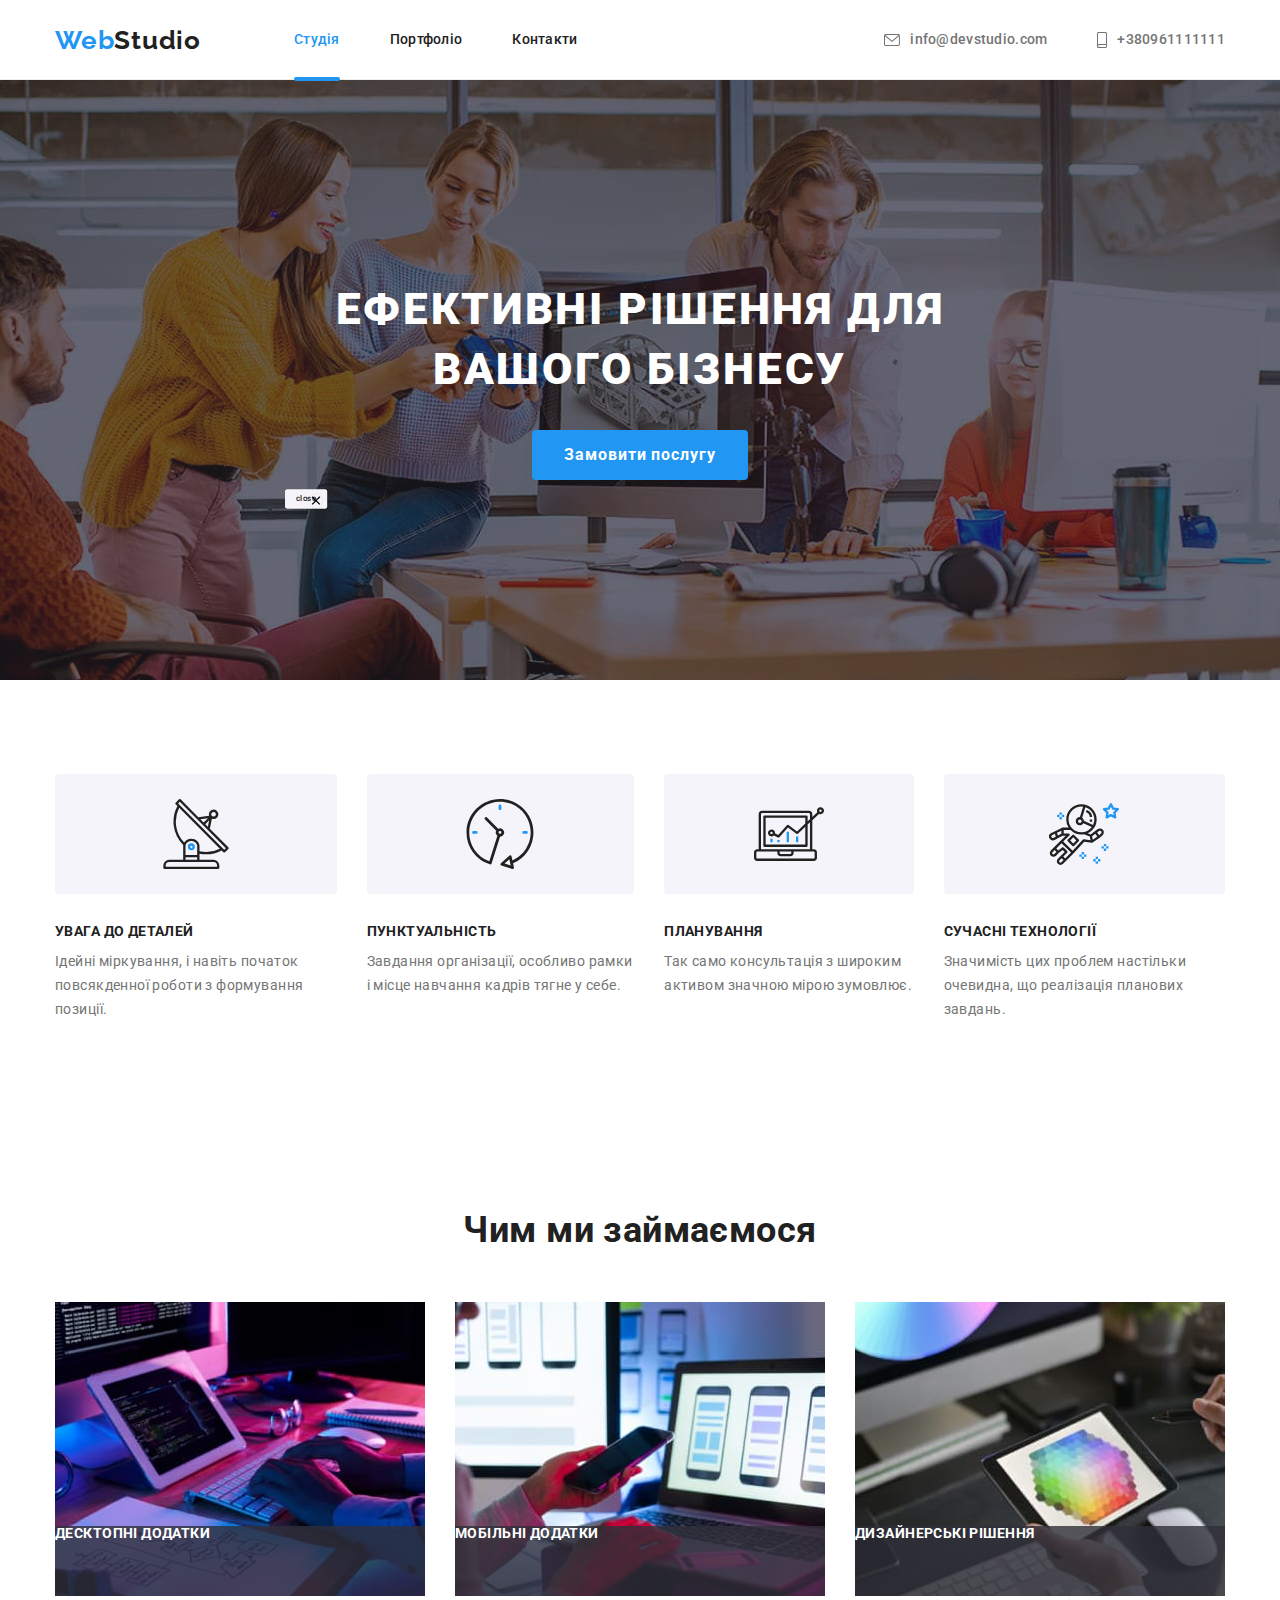
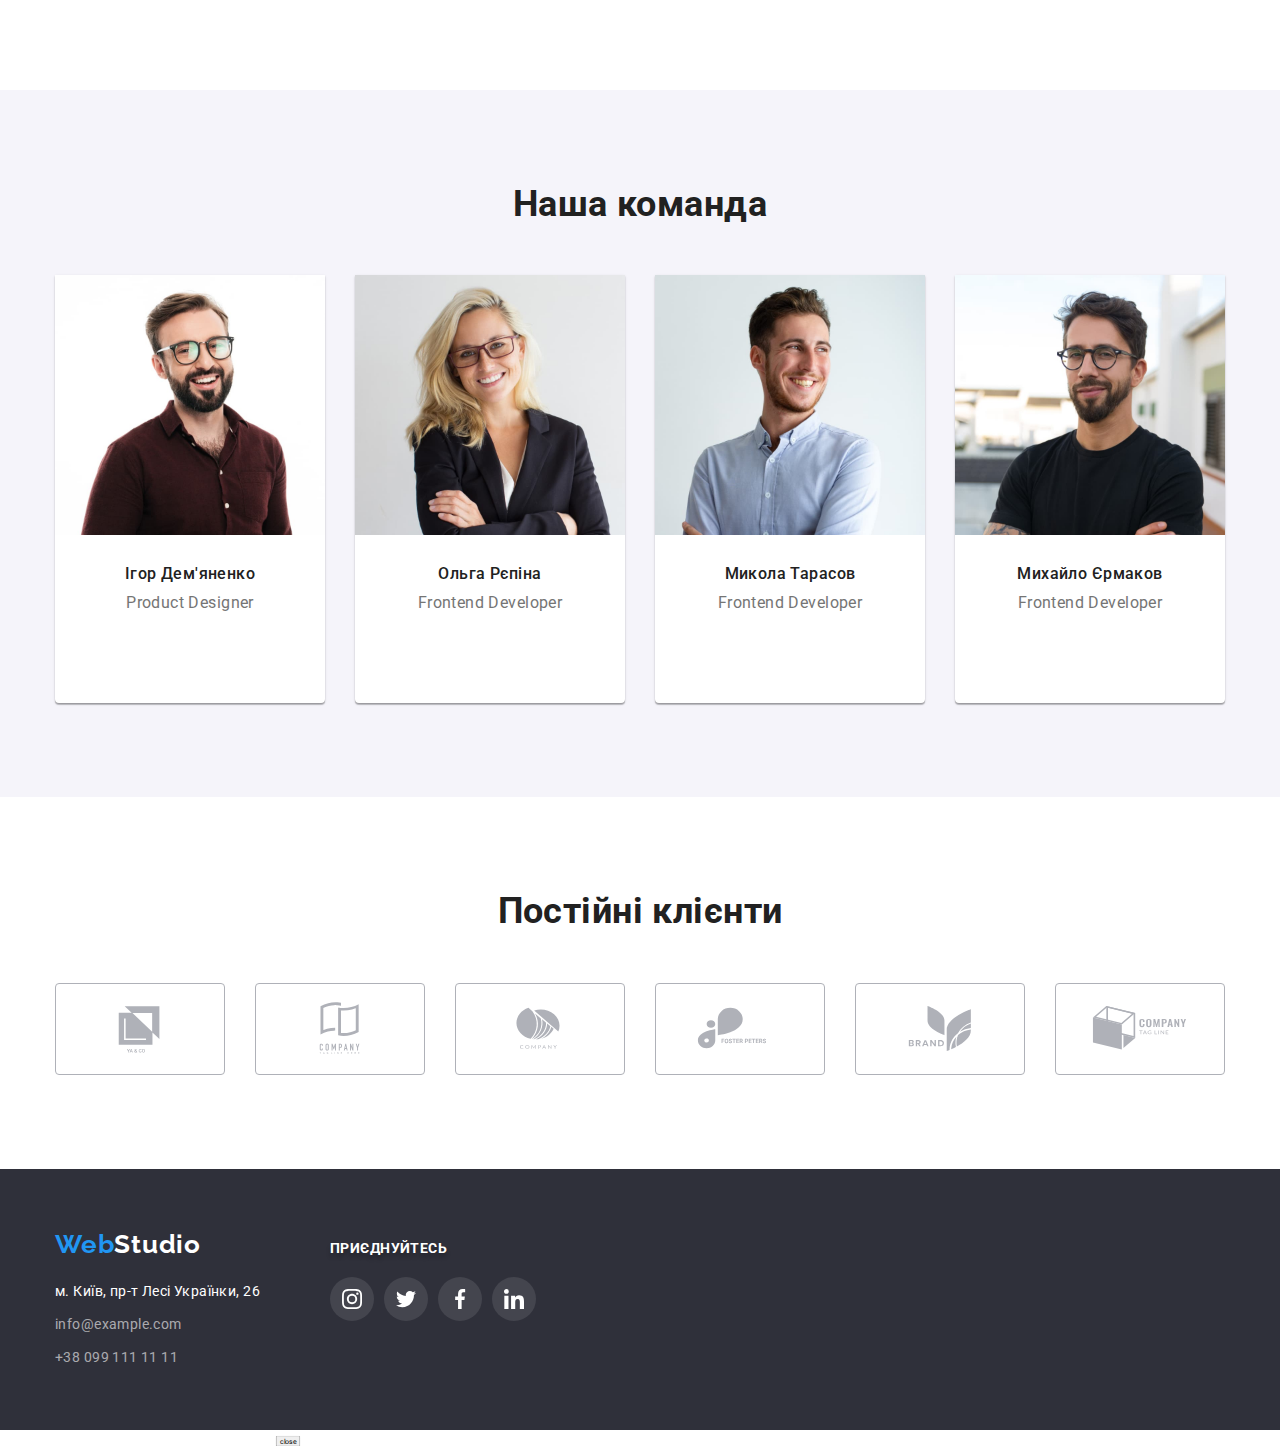
==== index.html @ 4857ad64 "Update index.html" ====
<!DOCTYPE html>
<html lang="uk">

<head>
  <meta charset="UTF-8" />
  <meta http-equiv="X-UA-Compatible" content="IE=edge" />
  <meta name="viewport" content="width=device-width, initial-scale=1.0" />
  <title>WebStudio</title>
  <link rel="stylesheet" href="https://cdn.jsdelivr.net/npm/modern-normalize@1.1.0/modern-normalize.min.css">
  <link rel="stylesheet" href="./css/styles.css" />
  <link rel="preconnect" href="https://fonts.googleapis.com" />
  <link rel="preconnect" href="https://fonts.gstatic.com" crossorigin />
  <link href="https://fonts.googleapis.com/css2?family=Raleway:wght@700&family=Roboto:wght@400;500;700;900&display=swap"
    rel="stylesheet" />
</head>

<body>
  <!-- header -->

  <header class="header-page">
    <div class="container header-container">
      <nav class="header-nav">
        <a class="link header-logo" href="./index.html"><span class="first-part">Web</span><span
            class="last-part">Studio</span></a>
        <ul class="header-nav-list list">
          <li class="header-item current">
            <a class="header-nav-link link" href="./index.html">Студія</a>
          </li>
          <li class="header-item">
            <a class="header-nav-link link" href="./portfolio.html">Портфолiо</a>
          </li>
          <li class="header-item">
            <a class="header-nav-link link" href="">Контакти</a>
          </li>
        </ul>
      </nav>
      <ul class="header-list list">
        <li class="header-item">
          <a class="header-link-mail link" href="mailto:info@devstudio.com">
            <svg class="icon-mail" width="16" height="12">
              <use href="./images/icons.svg#icon-email"></use>
            </svg>
            info@devstudio.com
          </a>
        </li>
        <li class="header-item">
          <a class="header-tel link" href="tel:+380961111111">
            <svg class="icon-phone" width="10" height="16">
              <use href="./images/icons.svg#icon-phone"></use>
            </svg>
            +380961111111
          </a>
        </li>
      </ul>
    </div>
  </header>

  <!-- main -->

  <main>
    <section class="hero-section section">
      <div class="container">
        <h1 class="hero-first-title">Ефективні рішення для вашого бізнесу</h1>
        <button type="button" class="hero-btn">Замовити послугу</button>
      </div>
        <div class="backdrop is-hidden" data-modal-open>
    <div class="modal">
      <button type="button" class="btn-main"  data-modal-close>close</button>
      <svg class="icon-close-black" width="16" height="16">
        <use href="./images/icons.svg#icon-close-black"></use>
      </svg>
      </button>
    </div>
  </div>


      </div>
    </section>

    <section class="section">
      <div class="container">
        <h2 class="visually-hidden">Переваги</h2>
        <ul class="benefits-list list">
          <li class="hero-item">
            <div class="icon-name">
              <svg class="benefit-icon" width="70" height="70">
                <use href="./images/icons.svg#icon-antenna">
                </use>
              </svg>
            </div>
            <h3 class="benefits-title">Увага до деталей</h3>
            <p class="benefits-pre-title">
              Ідейні міркування, і навіть початок повсякденної роботи з формування позиції.
            </p>
          </li>

          <li class="hero-item">
            <div class="icon-name">
              <svg class="benefit-icon" width="70" height="70">
                <use href="./images/icons.svg#icon-clock">
                </use>
              </svg>
            </div>
            <h3 class="benefits-title">Пунктуальність</h3>
            <p class="benefits-pre-title">
              Завдання організації, особливо рамки і місце навчання кадрів тягне у себе.
            </p>
          </li>

          <li class="hero-item">
            <div class="icon-name">
              <svg class="benefit-icon" width="70" height="70">
                <use href="./images/icons.svg#icon-diagram">
                </use>
              </svg>
            </div>
            <h3 class="benefits-title">Планування</h3>
            <p class="benefits-pre-title">
              Так само консультація з широким активом значною мірою зумовлює.
            </p>
          </li>

          <li class="hero-item">
            <div class="icon-name">
              <svg class="benefit-icon" width="70" height="70">
                <use href="./images/icons.svg#icon-astronaut">
                </use>
              </svg>
            </div>
            <h3 class="benefits-title">Сучасні технології</h3>
            <p class="benefits-pre-title">
              Значимість цих проблем настільки очевидна, що реалізація планових завдань.
            </p>
          </li>
        </ul>
      </div>
    </section>


    <!-- gallery -->


    <section class="section">
      <div class="container">
        <h2 class="gallery-title">Чим ми займаємося</h2>
        <ul class="gallery-list list">
          <li class="gallery-item">
            <div class="overlay-box">
              <img src="./images/photo1.jpg" alt="working process" width="370" height="294">
              <p class="overlay-text">Десктопні додатки</p>
            </div>
          </li>
          <li class="gallery-item">
            <div class="overlay-box">
              <img src="./images/photo2.jpg" alt="working process" width="370" height="294">
              <p class="overlay-text">Мобільні додатки</p>
            </div>
          </li>
          <li class="gallery-item">
            <div class="overlay-box">
              <img src="./images/photo3.jpg" alt="working process" width="370" height="294">
              <p class="overlay-text">Дизайнерські рішення</p>
            </div>
          </li>
        </ul>
      </div>
    </section>

    <!-- team -->

    <section class="section-team section">
      <div class="container our-team">
        <h2 class="about-our-team">Наша команда</h2>
        <ul class="list about-list">
          <li class="about-item">
            <img src=" ./images/img1.jpg" alt="Frontend Developer" width="270" height="260" />
            <div class="img-text">
              <h3 class="about-title">Ігор Дем'яненко</h3>
              <p lang="en" class="about-pre-title">Product Designer</p>
              <ul class="socials-list list">
                <li class="socials-item">
                  <a class="socials-link link" href="https://Instagram.com" target="_blank"
                    rel="nofollow noopener noreferrer" aria-label="Instagram">
                    <svg class="socials-icon" width="20" height="20">
                      <use href="./images/icons.svg#icon-instagram">
                      </use>
                    </svg>
                  </a>
                </li>
                <li class="socials-item">
                  <a class="socials-link link" href="https://Twitter.com" target="_blank"
                    rel="nofollow noopener noreferrer" aria-label="Twitter icon">
                    <svg class="socials-icon" width="20" height="20">
                      <use href="./images/icons.svg#icon-twitter">
                      </use>
                    </svg>
                  </a>
                </li>
                <li class="socials-item">
                  <a class="socials-link link" href="https://Facebook.com" target="_blank"
                    rel="nofollow noopener noreferrer" aria-label="Facebook icon">
                    <svg class="socials-icon" width="20" height="20">
                      <use href="./images/icons.svg#icon-facebook">
                      </use>
                    </svg>
                  </a>
                </li>
                <li class="socials-item">
                  <a class="socials-link link" href="https://Linkedin.com" target="_blank"
                    rel="nofollow noopener noreferrer" aria-label="Linkedin icon">
                    <svg class="socials-icon" width="20" height="20">
                      <use href="./images/icons.svg#icon-linkedin">
                      </use>
                    </svg>
                  </a>
                </li>
              </ul>
            </div>


          <li class="about-item list">
            <img src="./images/img2.jpg" alt="Frontend Developer" width="270" height="260" />
            <div class="img-text">
              <h3 class="about-title">Ольга Рєпіна</h3>
              <p lang="en" class="about-pre-title">Frontend Developer</p>
              <ul class="socials-list list">
                <li class="socials-item">
                  <a href="https://Instagram.com" class="socials-link link" target="_blank"
                    rel="nofollow noopener noreferrer" aria-label="Instagram icon">
                    <svg class="socials-icon" width="20" height="20">
                      <use href="./images/icons.svg#icon-instagram">
                      </use>
                    </svg>
                  </a>
                </li>
                <li class="socials-item">
                  <a href="https://Twitter.com" class="socials-link link" target="_blank"
                    rel="nofollow noopener noreferrer" aria-label="Twitter icon">
                    <svg class="socials-icon" width="20" height="20">
                      <use href="./images/icons.svg#icon-twitter">
                      </use>
                    </svg>
                  </a>
                </li>
                <li class="socials-item">
                  <a href="https://Facebook.com" class="socials-link link" target="_blank"
                    rel="nofollow noopener noreferrer" aria-label="Facebook icon">
                    <svg class="socials-icon" width="20" height="20">
                      <use href="./images/icons.svg#icon-facebook">
                      </use>
                    </svg>
                  </a>
                </li>
                <li class="socials-item">
                  <a href="https://linkedin.com" class="socials-link" target="_blank" rel="nofollow noopener noreferrer"
                    aria-label="Linkedin icon">
                    <svg class="socials-icon" width="20" height="20">
                      <use href="./images/icons.svg#icon-linkedin">
                      </use>
                    </svg>
                  </a>
                </li>
              </ul>
            </div>


          <li class="about-item list">
            <img src="./images/img3.jpg" alt="Frontend Developer" width="270" height="260" />
            <div class="img-text">
              <h3 class="about-title">Микола Тарасов</h3>
              <p lang="en" class="about-pre-title">Frontend Developer</p>
              <ul class="socials-list list">
                <li class="socials-item">
                  <a href="https://Instagram.com" class="socials-link link" target="_blank"
                    rel="nofollow noopener noreferrer" aria-label="Instagram icon">
                    <svg class="socials-icon" width="20" height="20">
                      <use href="./images/icons.svg#icon-instagram">
                      </use>
                    </svg>
                  </a>
                </li>
                <li class="socials-item">
                  <a href="https://Twitter.com" class="socials-link link" target="_blank"
                    rel="nofollow noopener noreferrer" aria-label="Twitter icon">
                    <svg class="socials-icon" width="20" height="20">
                      <use href="./images/icons.svg#icon-twitter">
                      </use>
                    </svg>
                  </a>
                </li>
                <li class="socials-item">
                  <a href="https://Facebook.com" class="socials-link link" target="_blank"
                    rel="nofollow noopener noreferrer" aria-label="Facebook icon">
                    <svg class="socials-icon" width="20" height="20">
                      <use href="./images/icons.svg#icon-facebook">
                      </use>
                    </svg>
                  </a>
                </li>
                <li class="socials-item">
                  <a href="https://linkedin.com" class="socials-link" target="_blank" rel="nofollow noopener noreferrer"
                    aria-label=" icon">
                    <svg class="socials-icon" width="20" height="20">
                      <use href="./images/icons.svg#icon-linkedin">
                      </use>
                    </svg>
                  </a>
                </li>
              </ul>
            </div>


          <li class="about-item list">
            <img src="./images/img4.jpg" alt="Frontend Developer" width="270" height="260" />
            <div class="img-text">
              <h3 class="about-title">Михайло Єрмаков</h3>
              <p lang="en" class="about-pre-title">Frontend Developer</p>
              <ul class="socials-list list">
                <li class="socials-item">
                  <a href="https://Instagram.com" class="socials-link link" target="_blank"
                    rel="nofollow noopener noreferrer" aria-label="Instagram icon">
                    <svg class="socials-icon" width="20" height="20">
                      <use href="./images/icons.svg#icon-instagram">
                      </use>
                    </svg>
                  </a>
                </li>
                <li class="socials-item">
                  <a href="https://Twitter.com" class="socials-link link" target="_blank"
                    rel="nofollow noopener noreferrer" aria-label="Twitter icon">
                    <svg class="socials-icon" width="20" height="20">
                      <use href="./images/icons.svg#icon-twitter">
                      </use>
                    </svg>
                  </a>
                </li>
                <li class="socials-item">
                  <a href="https://Facebook.com" class="socials-link link" target="_blank"
                    rel="nofollow noopener noreferrer" aria-label="Facebook icon">
                    <svg class="socials-icon" width="20" height="20">
                      <use href="./images/icons.svg#icon-facebook">
                      </use>
                    </svg>
                  </a>
                </li>
                <li class="socials-item">
                  <a href="https://Linkedin.com" class="socials-link link" target="_blank"
                    rel="nofollow noopener noreferrer" aria-label="icon-Linkedin">
                    <svg class="socials-icon" width="20" height="20">
                      <use href="./images/icons.svg#icon-linkedin">
                      </use>
                    </svg>
                  </a>
                </li>
              </ul>
            </div>
    </section>

    <!-- постійні клієнти -->

    <section class="section">
      <div class="container">
        <h2 class="clients-title">Постійні клієнти</h2>
        <ul class="clients-list list">
          <li class="clients-item link">
            <a class="clients-link" href="#">
              <svg class="clients-icon" width="106" height="60">
                <use href="./images/icons.svg#icon-Logo-1">
                </use>
              </svg>
            </a>
          </li>
          <li class="clients-item link">
            <a class="clients-link" href="#">
              <svg class="clients-icon" width="106" height="60">
                <use href="./images/icons.svg#icon-Logo-2">
                </use>
              </svg>
            </a>
          </li>
          <li class="clients-item link">
            <a class="clients-link" href="#">
              <svg class="clients-icon" width="106" height="60">
                <use href="./images/icons.svg#icon-Logo-3">
                </use>
              </svg>
            </a>
          </li>
          <li class="clients-item link">
            <a class="clients-link" href="#">
              <svg class="clients-icon" width="106" height="60">
                <use href="./images/icons.svg#icon-Logo-4">
                </use>
              </svg>
            </a>
          </li>
          <li class="clients-item link">
            <a class="clients-link" href="#">
              <svg class="clients-icon" width="106" height="60">
                <use href="./images/icons.svg#icon-Logo-5">
                </use>
              </svg>
            </a>
          </li>
          <li class="clients-item link">
            <a class="clients-link" href="#">
              <svg class="clients-icon" width="106" height="60">
                <use href="./images/icons.svg#icon-Logo-6">
                </use>
              </svg>
            </a>
          </li>
        </ul>
      </div>
    </section>
  </main>


  <!-- footer -->
  <section>
    <footer class="footer">
      <div class="footer-container container">
        <div class="address">
          <a class="footer-logo link" href="./index.html"><span class="first-part">Web</span><span
              class="second-part">Studio</span></a>
          <address class="footer-address">
            <ul class="list footer-list">
              <li class="footer-item">
                <a class="footer-link-map link" href="https://goo.gl/maps/BN2P9NeAtjH4bp3VA" target="_blank"
                  rel="noopener noreferrer nofollow">
                  м. Київ, пр-т Лесі Українки, 26</a>
              </li>
              <li class="footer-item link"><a class="footer-link link"
                  href="mailto:info@example.com">info@example.com</a>
              </li>
              <li class="footer-item link"><a class="footer-link link" href="tel:+380991111111">+38 099 111 11 11</a>
              </li>
            </ul>
          </address>
        </div>




        <div class="container-icon">
          <p class="text-footer">ПРИЄДНУЙТЕСЬ</p>
          <ul class="socials-list-list list">
            <li class="socials-item">
              <a class="socials-link link" href="https://Instagram.com" target="_blank"
                rel="nofollow noopener noreferrer" aria-label="Instagram icon">
                <svg class="socials-icon" width="20" height="20">
                  <use href="./images/icons.svg#icon-instagram">
                  </use>
                </svg>
              </a>
            </li>
            <li class="socials-item">
              <a class="socials-link link" href="https://Twitter.com" target="_blank" rel="nofollow noopener noreferrer"
                aria-label="Twitter icon">
                <svg class="socials-icon" width="20" height="20">
                  <use href="./images/icons.svg#icon-twitter">
                  </use>
                </svg>
              </a>
            </li>
            <li class="socials-item">
              <a class="socials-link link" href="https://Facebook.com" target="_blank"
                rel="nofollow noopener noreferrer" aria-label="facebook icon">
                <svg class="socials-icon" width="20" height="20">
                  <use href="./images/icons.svg#icon-facebook">
                  </use>
                </svg>
              </a>
            </li>
            <li class="socials-item">
              <a class="socials-link link" href="https://Linkedin.com" target="_blank"
                rel="nofollow noopener noreferrer" aria-label="icon-linkedin">
                <svg class="socials-icon" width="20" height="20">
                  <use href="./images/icons.svg#icon-linkedin">
                  </use>
                </svg>
              </a>
            </li>
          </ul>
        </div>
      </div>
  </section>
  </footer>


  <div class="backdrop is-hidden" data-modal-open>
    <div class="modal">
      <button type="button" data-modal-close>close</button>
      </button>
    </div>
  </div>


  <script src="./js/modal.js"></script>
</body>

</html>
---- css/styles.css ----
:root {
  --main-text-color: #212121;
  --secondary-text-color: #757575;
  --header-color: #ececec;
  --accent-color: #2196f3;
  --background-footer-color: #2f303a;
  --footer-text-color: rgba(255, 255, 255, 0.6);
  --logo-text-color: #000000;
  --main-font: Roboto, sans serif;
  --backround-color: #ffffff;
  --logo-color: #2f303a;
  --img-portfolio-text: #eeeeee;
  --socials-icon-color: #afb1b8;
}
body {
  font-family: Roboto, sans-serif;
  color: var(--main-text-color);
  font-size: 14px;
  letter-spacing: 0.03em;
}

.list {
  list-style: none;
  padding-left: 0;
  margin: 0;
}

.link {
  text-decoration: none;
}

.link:hover,
.link:focus {
  color: var(--accent-color);
}

h1,
h2,
h3,
h4,
h5,
h6,
p {
  margin: 0;
}

ul {
  margin: 0;
  padding-left: 0;
}

.container {
  width: 1200px;
  padding: 0 15px;
  margin: 0 auto;
}

.section {
  padding-top: 94px;
  padding-bottom: 94px;
}

img {
  display: block;
  max-width: 100%;
  height: auto;
}

.hero-btn {
  cursor: pointer;
  border: none;
  border-radius: 4px;
}

/*---- header------- */

.header-container {
  display: flex;
  align-items: center;
}

.header-page {
  height: 80px;
  border-bottom: 1px solid #ececec;
}

.header-nav {
  display: flex;
  align-items: center;
}

.header-nav-list {
  display: flex;
  margin-left: auto;
  gap: 50px;
  margin-left: 93px;
}

.header-list {
  display: flex;
  margin-left: auto;
  align-items: center;
  gap: 50px;
}

.header-logo {
  font-family: 'Raleway';
  font-weight: 700;
  font-size: 26px;
  line-height: 1.19;
  letter-spacing: 0.03em;
}

.header-logo:hover,
.header-logo:focus {
  color: #188ce8;
}

.first-part {
  color: #2196f3;
}
.last-part {
  color: #000000;
}

.current a {
  color: var(--accent-color);
}

.header-nav-link {
  font-family: Roboto, sans-serif;
  font-weight: 500;
  line-height: 1.14;
  letter-spacing: 0.02em;
  color: var(--main-text-color);
  padding-top: 32px;
  padding-bottom: 32px;
  display: block;
}

.header-link-mail {
  font-style: normal;
  font-weight: 500;
  line-height: 1.14;
  letter-spacing: 0.02em;
  display: flex;
  align-items: center;
  color: var(--secondary-text-color);
}

.header-tel {
  font-weight: 500;
  line-height: 1.14;
  letter-spacing: 0.02em;
  color: var(--secondary-text-color);
  display: flex;
  align-items: center;
}
.icon-mail {
  fill: currentColor;
  margin-right: 10px;
}
.icon-phone {
  fill: currentColor;
  margin-right: 10px;
}

.header-link-mail:hover .icon-mail,
.header-link-mail:focus .icon-mail {
  color: var(--accent-color--);
}

.header-item {
  position: relative;
  display: block;
  text-decoration: none;
}

.header-item.current::after {
  position: absolute;
  bottom: 0;
  left: 0;
  content: '';
  display: block;
  width: 100%;
  height: 4px;
  margin-bottom: -1px;
  border-radius: 4px;
  background-color: var(--accent-color);
}

/* .header-nav-link.current::after {
  opacity: 1;
} */

/*------ main------- */

.hero-section {
  max-width: 1600px;
  height: 600px;
  margin-left: auto;
  margin-right: auto;
  background-image: linear-gradient(to right, rgba(47, 48, 58, 0.4), rgba(47, 48, 58, 0.4)),
    url(../images/image1.jpg);
  background-repeat: no-repeat;
  background-size: cover;
  background-position: center;
}

.hero-section {
  background-color: #2f303a;
  padding-top: 200px;
  padding-bottom: 200px;
  text-align: center;
}

.hero-first-title {
  font-weight: 900;
  font-size: 44px;
  line-height: 1.36;
  text-align: center;
  color: var(--backround-color);
  letter-spacing: 0.06em;
  text-transform: uppercase;
  margin: 0 auto;
  width: 696px;
  margin-bottom: 30px;
}

.hero-btn {
  font-family: inherit;
  font-weight: 700;
  font-size: 16px;
  line-height: 1.88;
  background-color: #2196f3;
  letter-spacing: 0.06em;
  color: #ffffff;
  padding: 10px 32px 10px 32px;
  display: block;
  margin: 0 auto;
}

.hero-btn:hover,
.hero-btn:focus {
  background-color: #188ce8;
}


/* --benefits-- */

.visually-hidden {
  position: absolute;
  width: 1px;
  height: 1px;
  margin: -1px;
  border: 0;
  padding: 0;

  white-space: nowrap;
  clip-path: inset(100%);
  clip: rect(0 0 0 0);
  overflow: hidden;
  margin: -1px;
}

.benefits-list {
  display: flex;
  gap: 30px;
}

.benefit-icon {
  justify-content: center;
  text-align: center;
  gap: 30px;
  display: flex;
}

.icon-name {
  height: 120px;
  margin-bottom: 30px;
  background-color: #f5f4fa;
  border-radius: 4px;
  display: flex;
  align-items: center;
  justify-content: center;
}

/* .hero-item:not(:last-child) {
  margin-right: 30px;
} */

.benefits-title {
  font-weight: 700;
  font-size: 14px;
  line-height: 1.14;
  text-transform: uppercase;
  color: var(--main-text-color);
  margin-bottom: 10px;
}

.benefits-pre-title {
  line-height: 1.71;
  color: var(--secondary-text-color);
}

/* --galery-- */

.gallery-item:not(:last-child) {
  margin-right: 30px;
}

.gallery-list {
  display: flex;
}

.gallery-title {
  font-weight: 700;
  font-size: 36px;
  line-height: 1.16;
  text-align: center;
  color: var(--main-text-color);
  margin-bottom: 50px;
}
.overlay-box {
  display: flex;
  position: relative;
  align-items: flex-end;
  opacity: 1;
}

.overlay-text {
  display: flex;
  position: absolute;
  width: 370px;
  height: 70px;
  color: var(--backround-color);
  font-weight: 700;
  font-size: 14px;
  line-height: 1.14;
  text-align: center;
  text-transform: uppercase;
  background: rgba(47, 48, 58, 0.8);
}


/* --team-- */

.socials-list {
  display: flex;
  justify-content: center;
  gap: 10px;
}

.about-list {
  display: flex;
  gap: 30px;
}

.about-item:not(:last-child) {
  gap: 30px;
}
.img-text {
  padding-top: 30px;
  padding-bottom: 30px;
}
.section-team {
  background-color: #f5f4fa;
}

.about-item {
  box-shadow: 0px 1px 3px rgba(0, 0, 0, 0.12), 0px 1px 1px rgba(0, 0, 0, 0.14),
    0px 2px 1px rgba(0, 0, 0, 0.2);
  border-radius: 0px 0px 4px 4px;
  background-color: var(--backround-color);
}
.about-item {
  gap: 30px;
}

.about-our-team {
  font-weight: 700;
  font-size: 36px;
  line-height: 1.16;
  margin-bottom: 50px;
  text-align: center;
  justify-content: center;
}
.about-title {
  font-weight: 500;
  font-size: 16px;
  line-height: 1.18;
  color: var(--main-text-color);
  margin-bottom: 10px;
  text-align: center;
}
.about-pre-title {
  font-size: 16px;
  line-height: 1.18;
  color: var(--secondary-text-color);
  text-align: center;
  margin-bottom: 16px;
}
.socials-link {
  display: flex;
  align-items: center;
  justify-content: center;

  width: 44px;
  height: 44px;
  color: var(--socials-icon-color);

  border-radius: 50%;
}

.socials-link:hover,
.socials-link:focus {
  background-color: var(--accent-color);
  color: #ffffff;
}
.socials-icon {
  fill: currentColor;
}

/*---постійні клієнти--- */

.clients-title {
  font-weight: 700;
  font-size: 36px;
  line-height: 1.16;
  text-align: center;
  margin-bottom: 50px;
}
.clients-list {
  display: flex;
  gap: 30px;
}

.clients-item {
  justify-content: center;
  align-items: center;
  width: 170px;
  height: 92px;
  gap: 30px;
}

.clients-link {
  display: flex;
  align-items: center;
  justify-content: center;
  width: 100%;
  height: 100%;
  color: var(--socials-icon-color);
  border: 1px solid currentColor;
  border-radius: 4px;
}

.clients-icon {
  fill: currentColor;
}
.clients-link:hover,
.clients-link:focus {
  color: var(--accent-color);
}

/* -----footer------- */
.footer-container {
  display: flex;
  align-items: baseline;
}
.socials-list-list {
  display: flex;
  justify-content: center;
  display: flex;
  gap: 10px;
}

.container-icon {
  margin-left: 70px;
}

.footer {
  background-color: var(--background-footer-color);
  padding-top: 60px;
  padding-bottom: 60px;
}

.footer-address {
  margin-top: 20px;
}
.footer-item:not(:last-child) {
  margin-bottom: 9px;
}

.footer-logo {
  font-family: Raleway;
  font-weight: 700;
  font-size: 26px;
  line-height: 1.19;
}
.first-part {
  color: #2196f3;
}
.second-part {
  color: #ffffff;
}
.footer-link-map {
  font-size: 14px;
  line-height: 1.71;
  color: #ffffff;
}

.footer-link .footer-tel {
  font-size: 14px;
  line-height: 1.71;
  color: var(--footer-text-color);
}

.text-footer {
  font-weight: 700;
  line-height: 1.14;
  text-transform: uppercase;
  margin-bottom: 20px;
}

.text-footer {
  color: var(--backround-color);
  text-shadow: 0px 4px 4px rgba(0, 0, 0, 0.25);
}
.socials-item {
  display: flex;
  align-items: center;
  justify-content: center;
  height: 44px;
  border-radius: 50%;
  background: rgba(255, 255, 255, 0.1);
}

.socials-link {
  color: var(--backround-color);
}
.socials-icon {
  fill: currentColor;
}

/* --portfolio-- */

.current a {
  color: #2196f3;
}

.header-logo {
  font-family: 'Raleway';
  font-weight: 700;
  font-size: 26px;
  line-height: 1.19;
  letter-spacing: 0.03em;
}

.first-part {
  color: #2196f3;
}
.last-part {
  color: #212121;
}

.header-tel {
  font-weight: 500;
  font-size: 14px;
  line-height: 1.71;
  letter-spacing: 0.02em;
  color: var(--secondary-text-color);
}

.thumb {
  position: relative;
  overflow: hidden;
}
.product-overlay {
  position: absolute;
  display: inline-block;
  top: 0;
  left: 0;
  width: 100%;
  height: 294px;
  z-index: 10;


  transform: translateY(100%);
  transition: transform 250ms cubic-bezier(0.4, 0, 0.2, 1);
}
.examples-item-list:hover .product-overlay {
  background-color: rgba(33, 150, 243, 0.9);
  transform: translateY(0%);
}



.product-actions {
position: absolute;
padding: 63px 24px;
font-weight: 400;
font-size: 18px;
line-height: 1.55;
letter-spacing: 0.03em;
color: var(--backround-color);
}


/* --main-- */

.filtres-list {
  display: flex;
  margin-bottom: 50px;
  justify-content: center;
  gap: 8px;
}

.progect-nav {
  display: block;
}

.progect-nav:hover {
  box-shadow: 0px 1px 1px rgba(0, 0, 0, 0.12), 0px 4px 4px rgba(0, 0, 0, 0.06),
    1px 4px 6px rgba(0, 0, 0, 0.16);
}

.examples-item-list:hover,
.examples-item-list:focus {
  box-shadow: 0px 1px 1px rgba(0, 0, 0, 0.12), 0px 4px 4px rgba(0, 0, 0, 0.06),
    1px 4px 6px rgba(0, 0, 0, 0.16);
}

.btn-main {
  font-family: inherit;
  font-weight: 500;
  font-size: 16px;
  line-height: 1.62;
  letter-spacing: 0.03em;
  color: var(--main-text-color);
  background-color: #f5f4fa;
  cursor: pointer;
  border-radius: 4px;
  border: none;
  padding: 6px 22px;
}

.btn-main:hover,
.btn-main:focus {
  background: #188ce8;
  color: #ffffff;
  box-shadow: 0px 3px 1px rgba(0, 0, 0, 0.1), 0px 1px 2px rgba(0, 0, 0, 0.08),
    0px 2px 2px rgba(0, 0, 0, 0.12);
}

.examples-list {
  display: flex;
  flex-wrap: wrap;
  gap: 30px;
}

.img-portfolio-text {
  padding: 20px 24px;
  border-bottom: 1px solid #eeeeee;
  border-left: 1px solid #eeeeee;
  border-right: 1px solid #eeeeee;
}

.hero-title {
  font-weight: 700;
  font-size: 18px;
  line-height: 2;
  letter-spacing: 0.06em;
  color: var(--logo-text-color);
  margin-bottom: 4px;
}

.hero-pre-title {
  font-size: 16px;
  line-height: 1.8;
  letter-spacing: 0.03em;
  color: var(--secondary-text-color);
}

/* --footer--*/

footer {
  background-color: var(--background-footer-color);
}

.footer-logo {
  font-family: 'Raleway';
  font-style: normal;
  font-weight: 700;
  font-size: 26px;
  line-height: 1.19;
  letter-spacing: 0.03em;
}

.first-part {
  color: #2196f3;
}
.second-part {
  color: #ffffff;
}

.footer-link-map {
  font-family: Roboto;
  font-style: normal;
  font-weight: 400;
  font-size: 14px;
  line-height: 1.71;
  letter-spacing: 0.03em;
  color: #ffffff;
}

.footer-link,
.footer-tel {
  font-family: Roboto;
  font-style: normal;
  font-weight: 400;
  font-size: 14px;
  line-height: 1.71;
  letter-spacing: 0.03em;
  color: var(--footer-text-color);
}


/* modal */

.backdrop {
  position: relative;
  top: 0;
  left: 0;
  width: 528px;
  height: 581; 
  background-color: rgba(0, 0, 0, 0.5);
  opacity: 1;
  visibility: visible;
  pointer-events: initial;
  backdrop-filter: blur(2px);
}

.backdrop .is-hidden {
  opacity: 0;
  visibility: hidden;
  pointer-events: none;
}

.modal {
  position: absolute;
  width: 528;
  top: 50%;
  left: 50%;
  transform: translate(-50%, -50%) scale(1);
  background-color: #ffffff;
  border-radius: 4px;
  box-shadow: 0px 1px 3px rgba(0, 0, 0, 0.12), 0px 1px 1px rgba(0, 0, 0, 0.14),
    0px 2px 1px rgba(0, 0, 0, 0.2);
}

.icon-close-black {
  position: absolute;
  top: 8px;
  right: 8px;
  border-radius: 50%;
  background-color: transparent;
  border: 1px solid rgba(0, 0, 0, 0.1);
  width: 30px;
  height: 30px;
  padding: 0;
  cursor: pointer;
  display: block;
  align-items: center;
  justify-content: center;
}
.backdrop.is-hidden .modal {
  transform: scale(0.5);
}
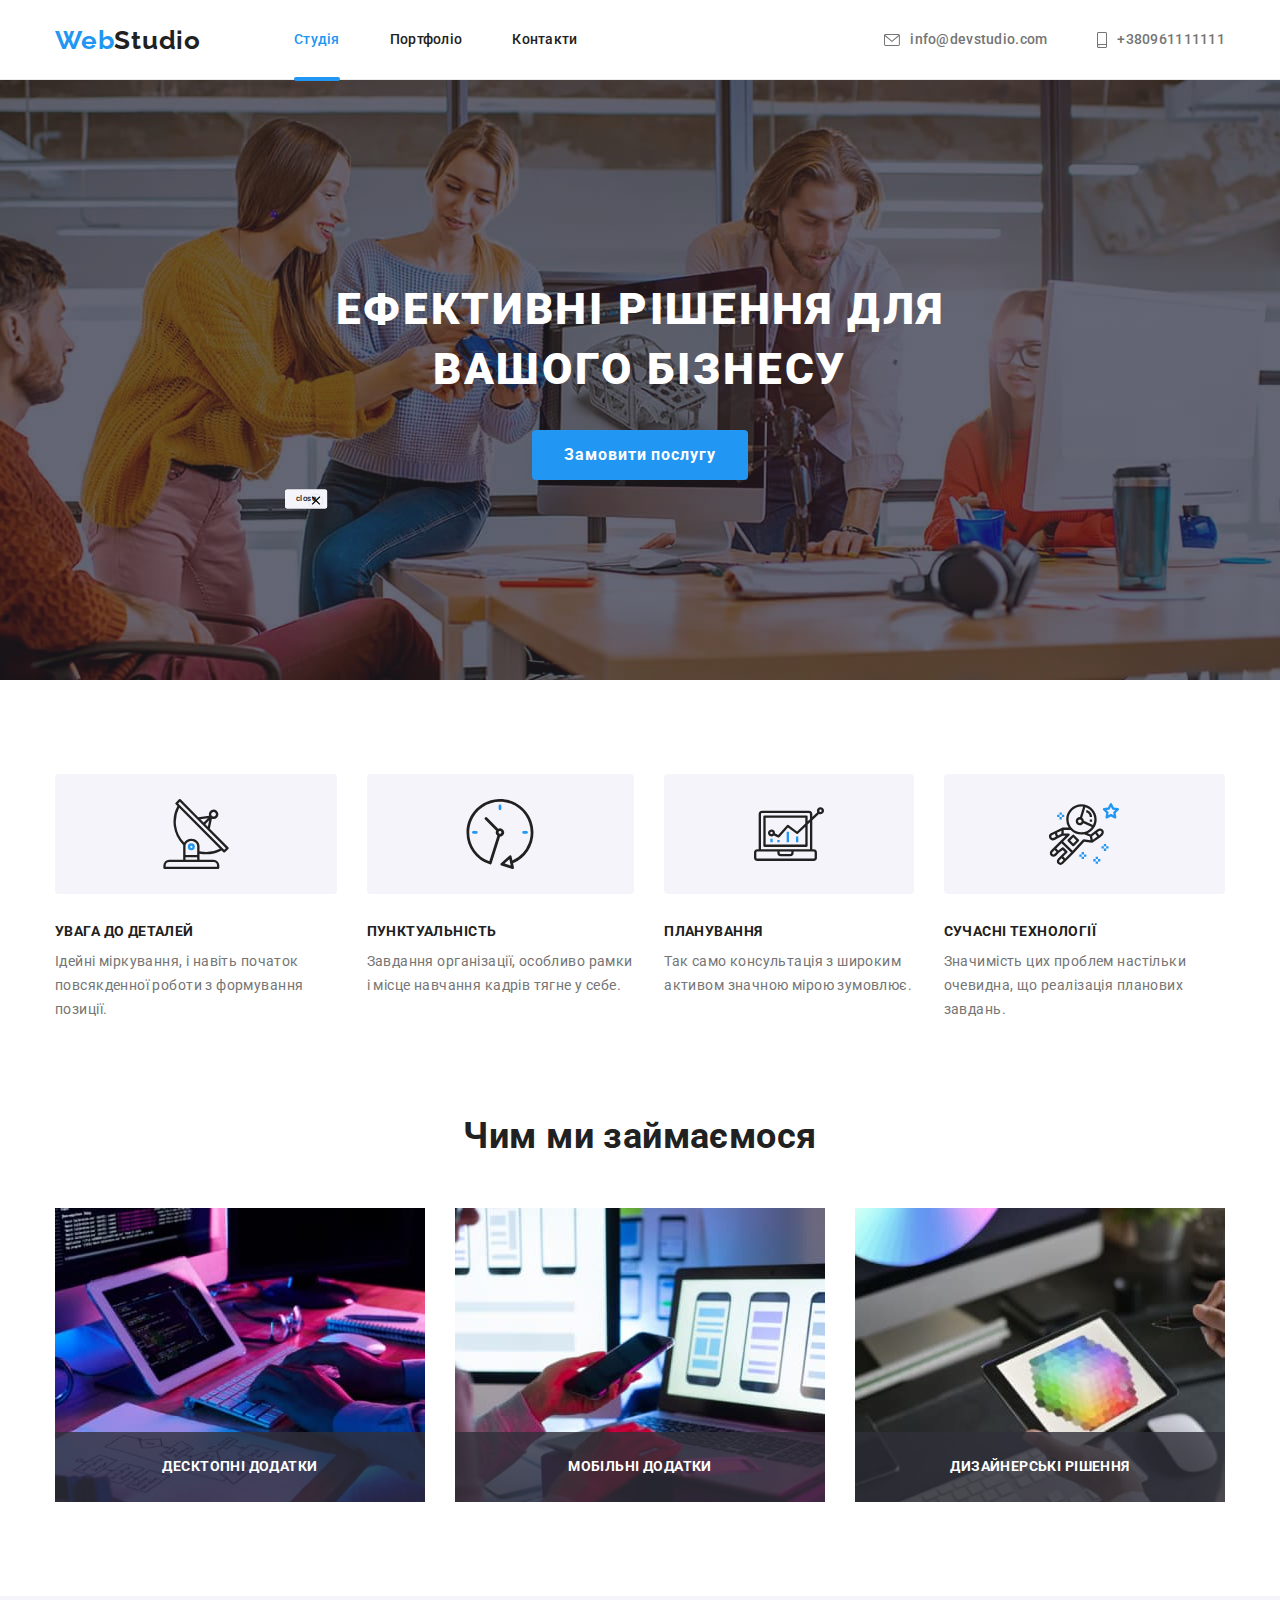
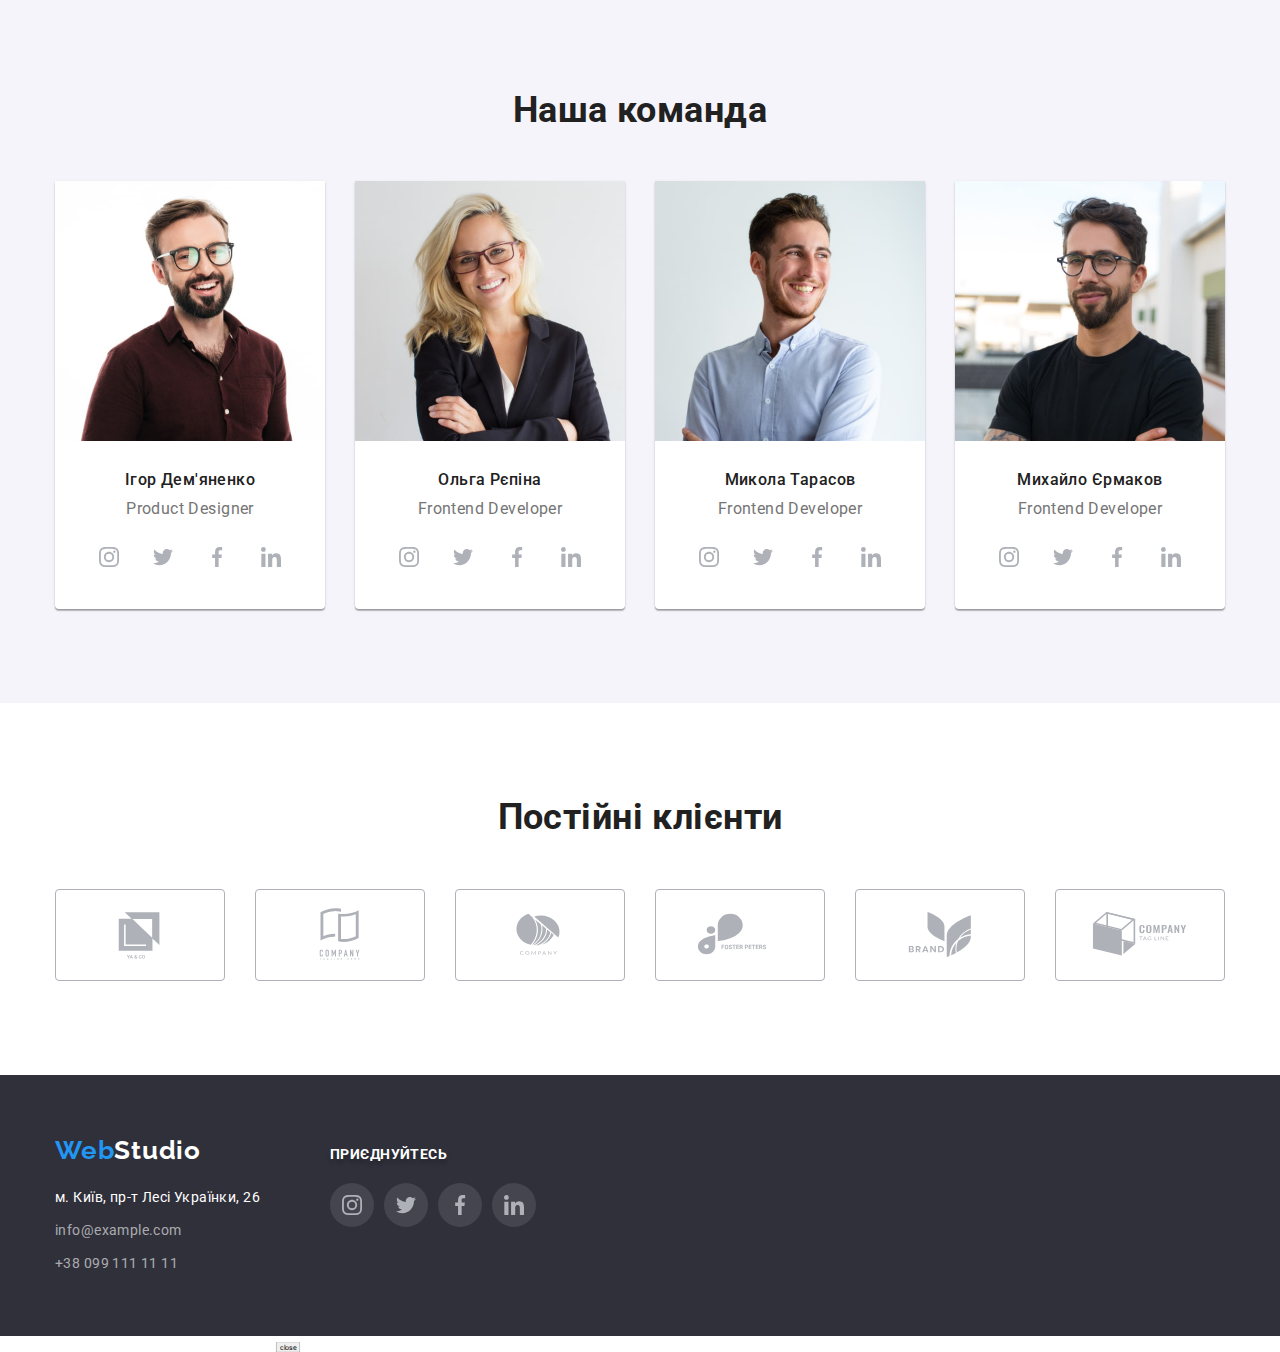
==== commit ddf6e443: "123" ====
--- a/index.html
+++ b/index.html
@@ -140,7 +140,7 @@
     <!-- gallery -->
 
 
-    <section class="section">
+    <section class="section team">
       <div class="container">
         <h2 class="gallery-title">Чим ми займаємося</h2>
         <ul class="gallery-list list">
--- a/css/styles.css
+++ b/css/styles.css
@@ -136,6 +136,9 @@
   padding-top: 32px;
   padding-bottom: 32px;
   display: block;
+  transition-property: color;
+  transition-duration: 250ms;
+  transition-timing-function: cubic-bezier(0.4, 0, 0.2, 1);
 }
 
 .header-link-mail {
@@ -146,6 +149,9 @@
   display: flex;
   align-items: center;
   color: var(--secondary-text-color);
+  transition-property: color;
+  transition-duration: 250ms;
+  transition-timing-function: cubic-bezier(0.4, 0, 0.2, 1);
 }
 
 .header-tel {
@@ -155,7 +161,13 @@
   color: var(--secondary-text-color);
   display: flex;
   align-items: center;
-}
+
+  transition-property: color;
+  transition-duration: 250ms;
+  transition-timing-function: cubic-bezier(0.4, 0, 0.2, 1);
+}
+
+
 .icon-mail {
   fill: currentColor;
   margin-right: 10px;
@@ -189,9 +201,6 @@
   background-color: var(--accent-color);
 }
 
-/* .header-nav-link.current::after {
-  opacity: 1;
-} */
 
 /*------ main------- */
 
@@ -238,7 +247,12 @@
   padding: 10px 32px 10px 32px;
   display: block;
   margin: 0 auto;
-}
+
+  transition-property: #188ce8;
+  transition-duration: 250ms;
+  transition-timing-function: cubic-bezier(0.4, 0, 0.2, 1);
+}
+
 
 .hero-btn:hover,
 .hero-btn:focus {
@@ -287,7 +301,7 @@
 
 /* .hero-item:not(:last-child) {
   margin-right: 30px;
-} */
+/* } */ 
 
 .benefits-title {
   font-weight: 700;
@@ -305,6 +319,10 @@
 
 /* --galery-- */
 
+.team { 
+  padding-top: 0;
+}
+
 .gallery-item:not(:last-child) {
   margin-right: 30px;
 }
@@ -331,13 +349,14 @@
 .overlay-text {
   display: flex;
   position: absolute;
+  align-items: center;
+  justify-content: center;
+  bottom: 0;
   width: 370px;
   height: 70px;
   color: var(--backround-color);
   font-weight: 700;
-  font-size: 14px;
   line-height: 1.14;
-  text-align: center;
   text-transform: uppercase;
   background: rgba(47, 48, 58, 0.8);
 }
@@ -410,7 +429,12 @@
   color: var(--socials-icon-color);
 
   border-radius: 50%;
-}
+
+  transition-property: color, var(--accent-color);
+  transition-duration: 250ms;
+  transition-timing-function: cubic-bezier(0.4, 0, 0.2, 1);
+}
+
 
 .socials-link:hover,
 .socials-link:focus {
@@ -535,9 +559,7 @@
   background: rgba(255, 255, 255, 0.1);
 }
 
-.socials-link {
-  color: var(--backround-color);
-}
+
 .socials-icon {
   fill: currentColor;
 }
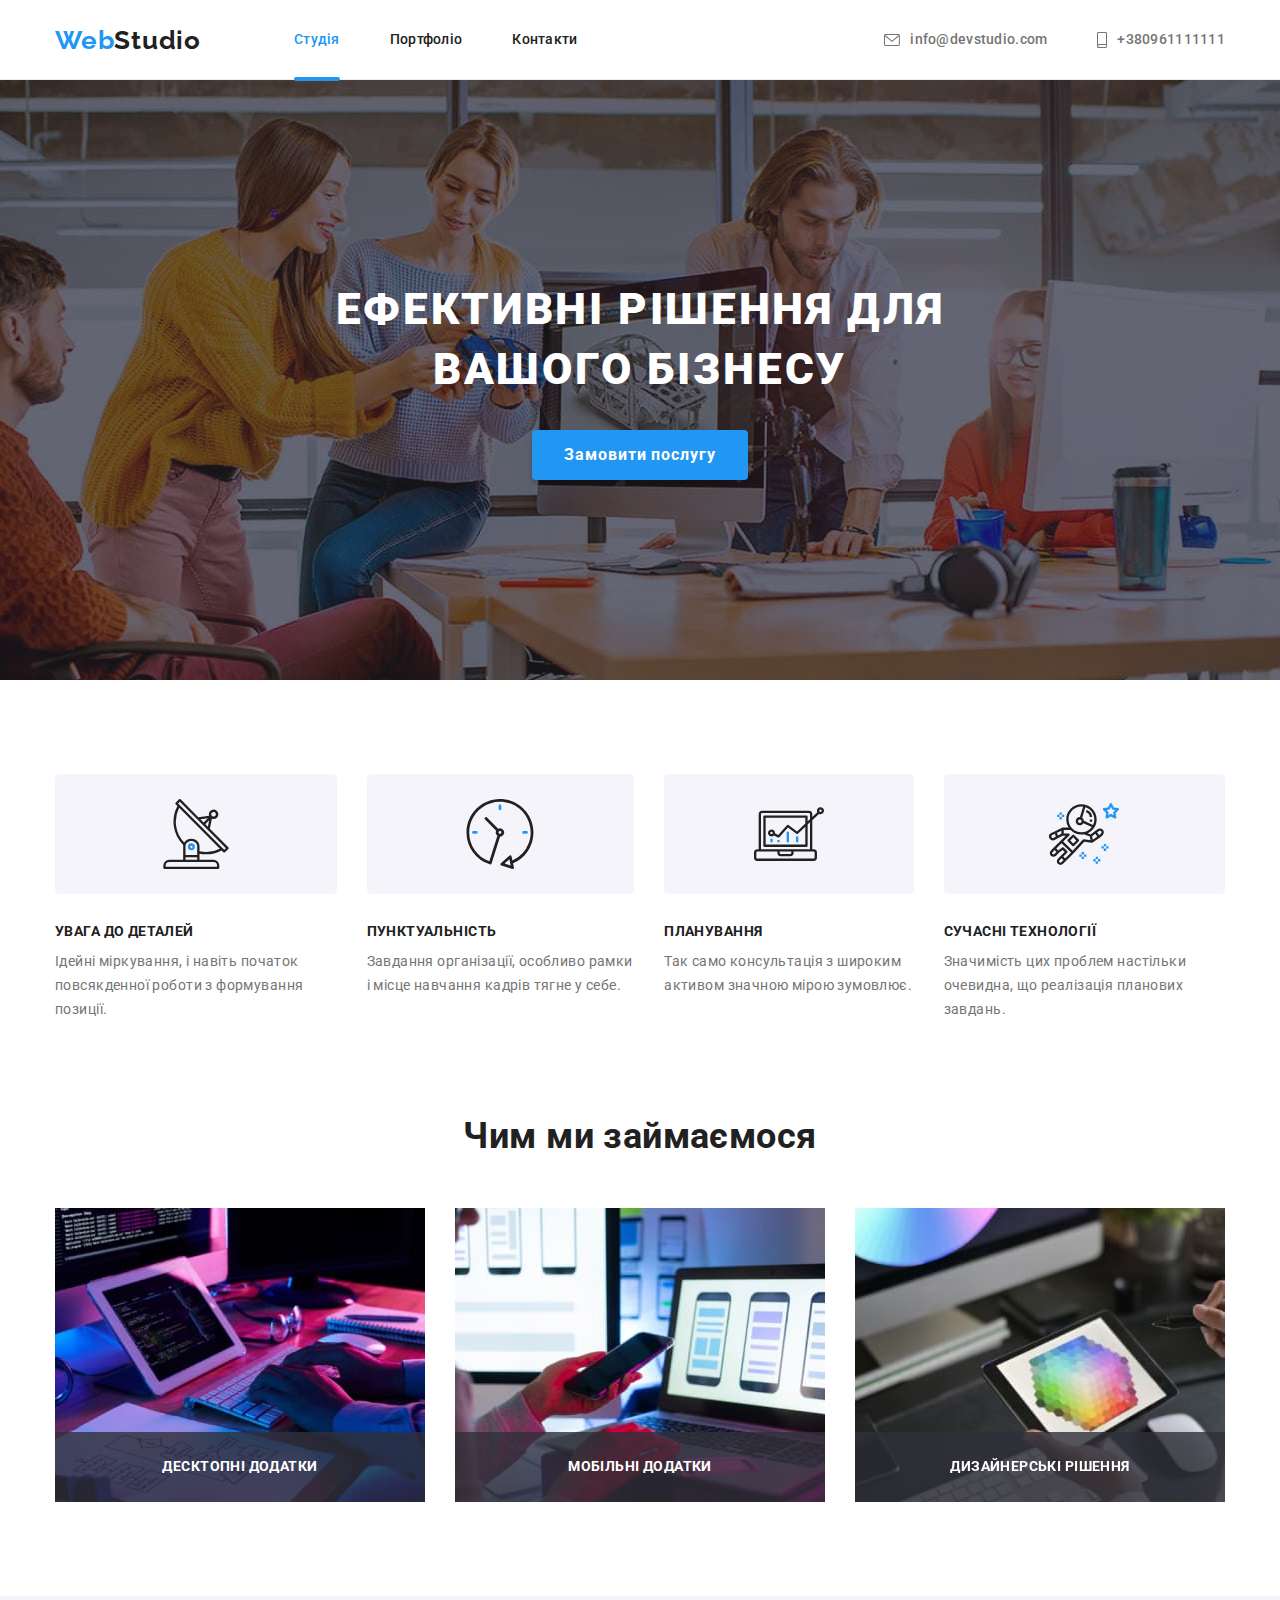
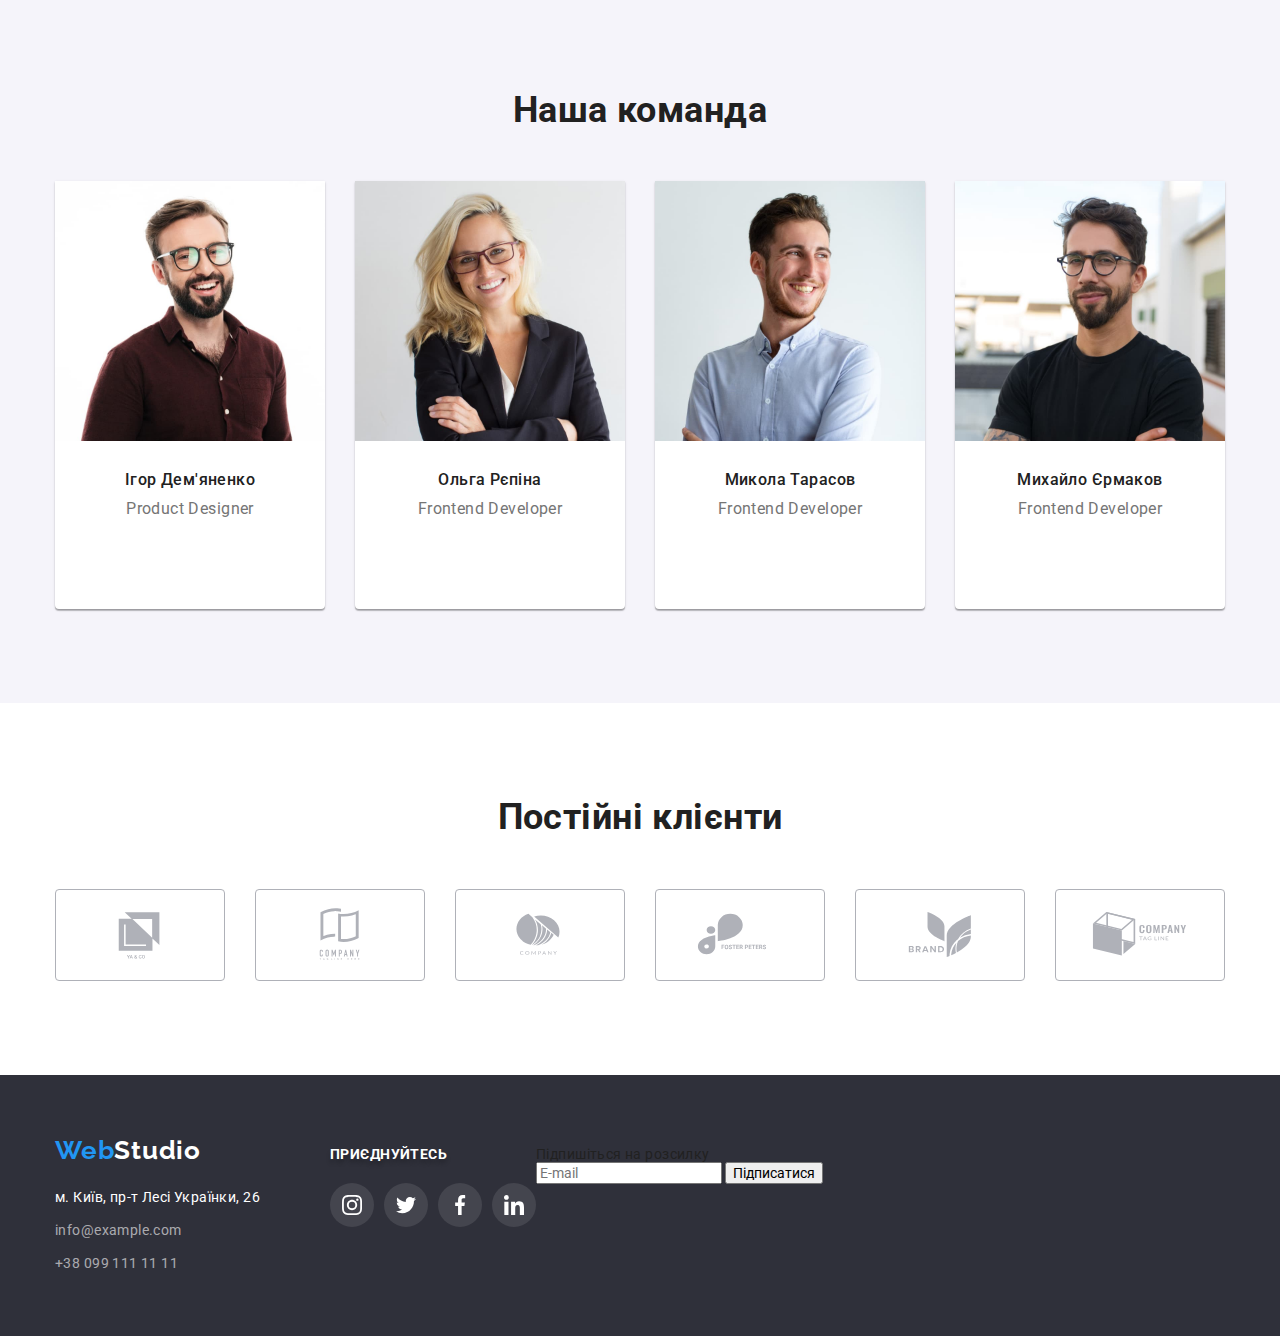
==== commit ca523801: "changes" ====
--- a/index.html
+++ b/index.html
@@ -61,21 +61,22 @@
     <section class="hero-section section">
       <div class="container">
         <h1 class="hero-first-title">Ефективні рішення для вашого бізнесу</h1>
-        <button type="button" class="hero-btn">Замовити послугу</button>
+        <button type="button" class="hero-btn jumpin-button" data-modal-open>Замовити послугу</button>
+      <div>
+    </section>
+
+
+    <!-- модальне вікно -->
+
+    <div class="backdrop is-hidden" data-modal>
+      <div class="modal">
+          <button class="modal-button" type="button" data-modal-close>
+              <svg class="icon-close-black" width="18" height="18">
+                  <use href="./images/icons.svg#icon-close-black"></use>
+              </svg>
+          </button>
       </div>
-        <div class="backdrop is-hidden" data-modal-open>
-    <div class="modal">
-      <button type="button" class="btn-main"  data-modal-close>close</button>
-      <svg class="icon-close-black" width="16" height="16">
-        <use href="./images/icons.svg#icon-close-black"></use>
-      </svg>
-      </button>
-    </div>
   </div>
-
-
-      </div>
-    </section>
 
     <section class="section">
       <div class="container">
@@ -173,7 +174,7 @@
         <h2 class="about-our-team">Наша команда</h2>
         <ul class="list about-list">
           <li class="about-item">
-            <img src=" ./images/img1.jpg" alt="Frontend Developer" width="270" height="260" />
+            <img class="workers-img" src=" ./images/img1.jpg" alt="Frontend Developer" width="270" height="260" />
             <div class="img-text">
               <h3 class="about-title">Ігор Дем'яненко</h3>
               <p lang="en" class="about-pre-title">Product Designer</p>
@@ -219,7 +220,7 @@
 
 
           <li class="about-item list">
-            <img src="./images/img2.jpg" alt="Frontend Developer" width="270" height="260" />
+            <img class="workers-img" src="./images/img2.jpg" alt="Frontend Developer" width="270" height="260" />
             <div class="img-text">
               <h3 class="about-title">Ольга Рєпіна</h3>
               <p lang="en" class="about-pre-title">Frontend Developer</p>
@@ -265,7 +266,7 @@
 
 
           <li class="about-item list">
-            <img src="./images/img3.jpg" alt="Frontend Developer" width="270" height="260" />
+            <img class="workers-img" src="./images/img3.jpg" alt="Frontend Developer" width="270" height="260" />
             <div class="img-text">
               <h3 class="about-title">Микола Тарасов</h3>
               <p lang="en" class="about-pre-title">Frontend Developer</p>
@@ -311,7 +312,7 @@
 
 
           <li class="about-item list">
-            <img src="./images/img4.jpg" alt="Frontend Developer" width="270" height="260" />
+            <img class="workers-img" src="./images/img4.jpg" alt="Frontend Developer" width="270" height="260" />
             <div class="img-text">
               <h3 class="about-title">Михайло Єрмаков</h3>
               <p lang="en" class="about-pre-title">Frontend Developer</p>
@@ -433,7 +434,7 @@
               <li class="footer-item link"><a class="footer-link link"
                   href="mailto:info@example.com">info@example.com</a>
               </li>
-              <li class="footer-item link"><a class="footer-link link" href="tel:+380991111111">+38 099 111 11 11</a>
+              <li class="footer-item link"><a class="footer-tel link" href="tel:+380991111111">+38 099 111 11 11</a>
               </li>
             </ul>
           </address>
@@ -483,19 +484,19 @@
             </li>
           </ul>
         </div>
+
+        <div class="sig-nup">
+          <p class="sign-up-text">Підпишіться на розсилку</p>
+          <form class="footer-form" name="sign-up-form" autocomplete="off">
+              <input type="email" name="email" placeholder="E-mail" required>
+              <button class="sign-up-button" type="submit">Підписатися</button>
+          </form>
+      </div>
       </div>
   </section>
   </footer>
 
 
-  <div class="backdrop is-hidden" data-modal-open>
-    <div class="modal">
-      <button type="button" data-modal-close>close</button>
-      </button>
-    </div>
-  </div>
-
-
   <script src="./js/modal.js"></script>
 </body>
 
--- a/css/styles.css
+++ b/css/styles.css
@@ -11,6 +11,7 @@
   --logo-color: #2f303a;
   --img-portfolio-text: #eeeeee;
   --socials-icon-color: #afb1b8;
+  --animation-timing-function: cubic-bezier(0.4, 0, 0.2, 1);
 }
 body {
   font-family: Roboto, sans-serif;
@@ -136,9 +137,7 @@
   padding-top: 32px;
   padding-bottom: 32px;
   display: block;
-  transition-property: color;
-  transition-duration: 250ms;
-  transition-timing-function: cubic-bezier(0.4, 0, 0.2, 1);
+  transition: color 250ms var(--animation-timing-function);
 }
 
 .header-link-mail {
@@ -149,9 +148,7 @@
   display: flex;
   align-items: center;
   color: var(--secondary-text-color);
-  transition-property: color;
-  transition-duration: 250ms;
-  transition-timing-function: cubic-bezier(0.4, 0, 0.2, 1);
+  transition: color 250ms var(--animation-timing-function);
 }
 
 .header-tel {
@@ -161,10 +158,7 @@
   color: var(--secondary-text-color);
   display: flex;
   align-items: center;
-
-  transition-property: color;
-  transition-duration: 250ms;
-  transition-timing-function: cubic-bezier(0.4, 0, 0.2, 1);
+  transition: color 250ms var(--animation-timing-function);
 }
 
 
@@ -241,24 +235,139 @@
   font-weight: 700;
   font-size: 16px;
   line-height: 1.88;
-  background-color: #2196f3;
+  background: var(--accent-color);
+  box-shadow: 0px 4px 4px rgb(0 0 0 / 15%);
   letter-spacing: 0.06em;
   color: #ffffff;
   padding: 10px 32px 10px 32px;
   display: block;
   margin: 0 auto;
 
-  transition-property: #188ce8;
-  transition-duration: 250ms;
-  transition-timing-function: cubic-bezier(0.4, 0, 0.2, 1);
+  transition: background-color 250ms var(--animation-timing-function)
 }
 
 
 .hero-btn:hover,
 .hero-btn:focus {
   background-color: #188ce8;
-}
-
+  box-shadow: 0px 4px 4px rgba(0, 0, 0, 0.15);
+  border-radius: 4px;
+}
+
+
+
+/* --modal-- */
+
+.backdrop {
+  position: fixed;
+  top: 0;
+  left: 0;
+  width: 100%;
+  height: 100%; 
+  background-color: rgba(0, 0, 0, 0.2);
+  opacity: 1;
+  transition: opacity 250ms var(--animation-timing-function), visibility 250ms var(--backround-color);
+}
+
+.backdrop.is-hidden {
+  opacity: 0;
+  visibility: hidden;
+  pointer-events: none;
+}
+
+.backdrop.is-hidden .modal {
+  transform: translate(-50%, -50%) scale(0.8);
+}
+
+.modal {
+  position: absolute;
+  width: 528;
+  top: 50%;
+  left: 50%;
+  min-width: 528px;
+  min-height: 581px;
+  visibility: visible;
+  opacity: 1;
+  transform: translate(-50%, -50%) scale(1);
+  background-color: #ffffff;
+  border-radius: 4px;
+  box-shadow: 0px 1px 3px rgba(0, 0, 0, 0.12), 0px 1px 1px rgba(0, 0, 0, 0.14),
+    0px 2px 1px rgba(0, 0, 0, 0.2);
+
+  transition: transform 250ms var(--animation-timing-function) opacity 250ms var(--animation-timing-function) visibility 250ms var(--animation-timing-function);
+
+}
+
+.modal-button {
+  position: absolute;
+  top: 5px;
+  right: 8px;
+  border-radius: 50%;
+  background-color: var(--backround-color);
+  border: 1px solid rgba(0, 0, 0, 0.1);
+  width: 30px;
+  height: 30px;
+  padding: 0;
+  cursor: pointer;
+  display: flex;
+  align-items: center;
+  justify-content: center;
+}
+.backdrop.is-hidden .modal {
+  transform: scale(0.5);
+}
+
+.icon-close-black:hover,
+.icon-close-black:focus {
+fill: var(--accent-color);
+}
+
+
+.jumpin-button {
+  animation: jumpin-button 0.9s both;
+}
+@keyframes jumpin-button {
+  0% {
+      transform: translateY(-45px);
+      animation-timing-function: ease-in;
+      opacity: 1;
+  }
+  24% {
+      opacity: 1;
+  }
+  40% {
+      transform: translateY(-24px);
+      animation-timing-function: ease-in;
+  }
+  65% {
+      transform: translateY(-12px);
+      animation-timing-function: ease-in;
+  }
+  82% {
+      transform: translateY(-6px);
+      animation-timing-function: ease-in;
+  }
+  93% {
+      transform: translateY(-4px);
+      animation-timing-function: ease-in;
+  }
+  25%,
+  55%,
+  75%,
+  87% {
+      transform: translateY(0px);
+      animation-timing-function: ease-out;
+  }
+  100% {
+      transform: translateY(0px);
+      animation-timing-function: ease-out;
+      opacity: 1;
+  }
+}
+.icon-close-black {
+  fill: var(--backround-color);
+  transition: fill 250ms var(--animation-timing-function);
+}
 
 /* --benefits-- */
 
@@ -387,10 +496,20 @@
 }
 
 .about-item {
-  box-shadow: 0px 1px 3px rgba(0, 0, 0, 0.12), 0px 1px 1px rgba(0, 0, 0, 0.14),
-    0px 2px 1px rgba(0, 0, 0, 0.2);
+  box-shadow: 0px 1px 3px rgb(0 0 0 / 12%), 0px 1px 1px rgb(0 0 0 / 14%), 0px 2px 1px rgb(0 0 0 / 20%);
   border-radius: 0px 0px 4px 4px;
   background-color: var(--backround-color);
+}
+
+.workers-img {
+  transition: transform 1000ms ease;
+}
+
+.about-item {
+  overflow: hidden;
+}
+.about-item:hover .workers-img {
+  transform: scale(1.2);
 }
 .about-item {
   gap: 30px;
@@ -430,9 +549,7 @@
 
   border-radius: 50%;
 
-  transition-property: color, var(--accent-color);
-  transition-duration: 250ms;
-  transition-timing-function: cubic-bezier(0.4, 0, 0.2, 1);
+  transition-property: color, var(--accent-color) 250ms var(--animation-timing-function)
 }
 
 
@@ -476,6 +593,8 @@
   color: var(--socials-icon-color);
   border: 1px solid currentColor;
   border-radius: 4px;
+
+  transition: color 250ms var(--animation-timing-function);
 }
 
 .clients-icon {
@@ -487,6 +606,7 @@
 }
 
 /* -----footer------- */
+
 .footer-container {
   display: flex;
   align-items: baseline;
@@ -531,6 +651,7 @@
   font-size: 14px;
   line-height: 1.71;
   color: #ffffff;
+  transition: color 250ms var(--animation-timing-function);
 }
 
 .footer-link .footer-tel {
@@ -550,13 +671,21 @@
   color: var(--backround-color);
   text-shadow: 0px 4px 4px rgba(0, 0, 0, 0.25);
 }
-.socials-item {
+
+.footer-item {
+  transition: backround-color 250ms var(--animation-timing-function)
+}
+
+
+.socials-link {
   display: flex;
   align-items: center;
   justify-content: center;
   height: 44px;
   border-radius: 50%;
   background: rgba(255, 255, 255, 0.1);
+  color: #ffffff;
+  transition: color 250ms var(--animation-timing-function);
 }
 
 
@@ -593,29 +722,35 @@
   color: var(--secondary-text-color);
 }
 
-.thumb {
+.thumb-cards {
   position: relative;
   overflow: hidden;
 }
 .product-overlay {
   position: absolute;
-  display: inline-block;
-  top: 0;
+  
+  background : rgba(33, 150, 243, 0.9);
+  bottom: 0;
   left: 0;
   width: 100%;
-  height: 294px;
+  height: 100%;
+  padding: 63px 24px;
   z-index: 10;
 
 
-  transform: translateY(100%);
-  transition: transform 250ms cubic-bezier(0.4, 0, 0.2, 1);
-}
-.examples-item-list:hover .product-overlay {
-  background-color: rgba(33, 150, 243, 0.9);
+  transform: translateY(101%);
+  transition: transform 250ms var(--animation-timing-function);
+}
+.progect-nav:hover .product-overlay,
+.progect-nav:focus .product-overlay {
   transform: translateY(0%);
 }
 
-
+.progect-nav {
+  display: block;
+  text-decoration: none;
+  transition: box-shadow 250ms var(--animation-timing-function);
+}
 
 .product-actions {
 position: absolute;
@@ -637,16 +772,9 @@
   gap: 8px;
 }
 
-.progect-nav {
-  display: block;
-}
-
-.progect-nav:hover {
-  box-shadow: 0px 1px 1px rgba(0, 0, 0, 0.12), 0px 4px 4px rgba(0, 0, 0, 0.06),
-    1px 4px 6px rgba(0, 0, 0, 0.16);
-}
-
-.examples-item-list:hover,
+
+
+.examples-item-list:hover, 
 .examples-item-list:focus {
   box-shadow: 0px 1px 1px rgba(0, 0, 0, 0.12), 0px 4px 4px rgba(0, 0, 0, 0.06),
     1px 4px 6px rgba(0, 0, 0, 0.16);
@@ -659,11 +787,15 @@
   line-height: 1.62;
   letter-spacing: 0.03em;
   color: var(--main-text-color);
-  background-color: #f5f4fa;
+  background: #f5f4fa;
   cursor: pointer;
   border-radius: 4px;
   border: none;
   padding: 6px 22px;
+
+  transition-property: color, background-color, box-shadow;
+  transition-duration: 250ms;
+  transition-timing-function: var(--animation-timing-function);
 }
 
 .btn-main:hover,
@@ -747,55 +879,3 @@
 }
 
 
-/* modal */
-
-.backdrop {
-  position: relative;
-  top: 0;
-  left: 0;
-  width: 528px;
-  height: 581; 
-  background-color: rgba(0, 0, 0, 0.5);
-  opacity: 1;
-  visibility: visible;
-  pointer-events: initial;
-  backdrop-filter: blur(2px);
-}
-
-.backdrop .is-hidden {
-  opacity: 0;
-  visibility: hidden;
-  pointer-events: none;
-}
-
-.modal {
-  position: absolute;
-  width: 528;
-  top: 50%;
-  left: 50%;
-  transform: translate(-50%, -50%) scale(1);
-  background-color: #ffffff;
-  border-radius: 4px;
-  box-shadow: 0px 1px 3px rgba(0, 0, 0, 0.12), 0px 1px 1px rgba(0, 0, 0, 0.14),
-    0px 2px 1px rgba(0, 0, 0, 0.2);
-}
-
-.icon-close-black {
-  position: absolute;
-  top: 8px;
-  right: 8px;
-  border-radius: 50%;
-  background-color: transparent;
-  border: 1px solid rgba(0, 0, 0, 0.1);
-  width: 30px;
-  height: 30px;
-  padding: 0;
-  cursor: pointer;
-  display: block;
-  align-items: center;
-  justify-content: center;
-}
-.backdrop.is-hidden .modal {
-  transform: scale(0.5);
-}
- 
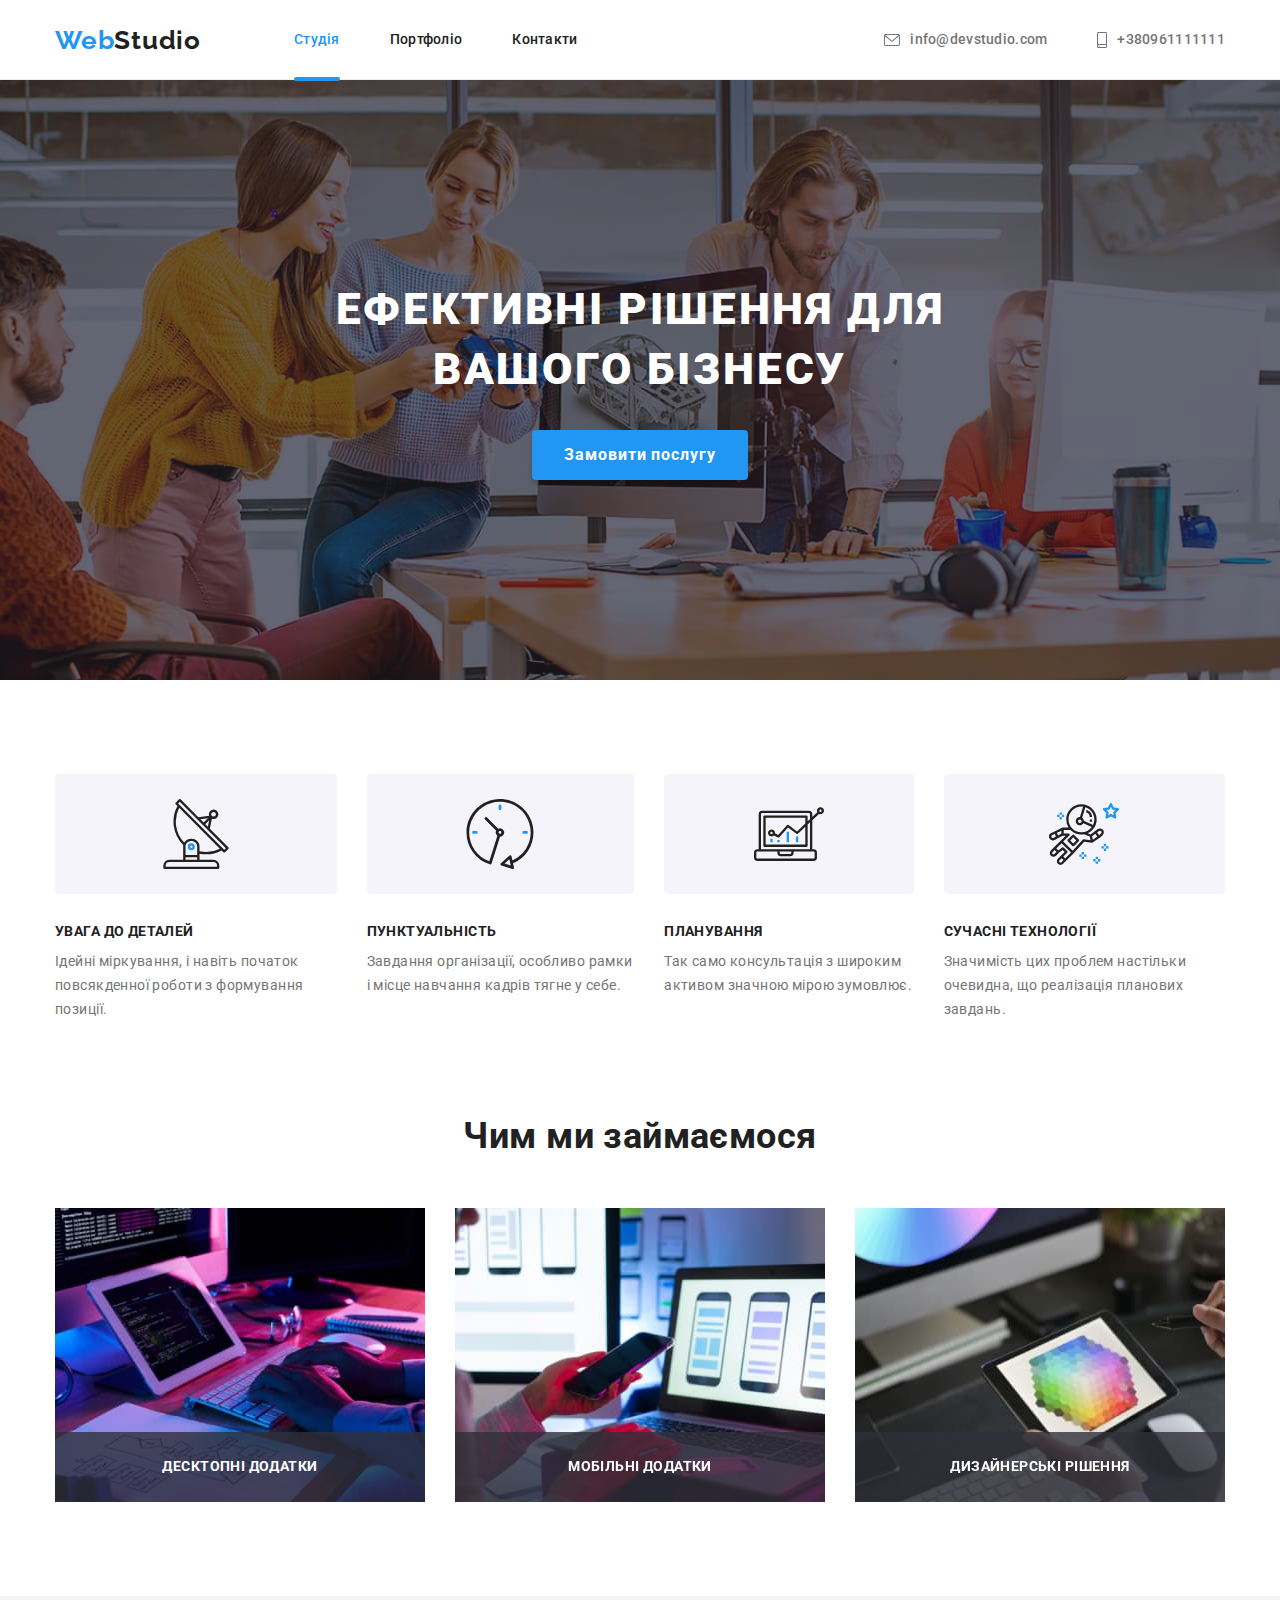
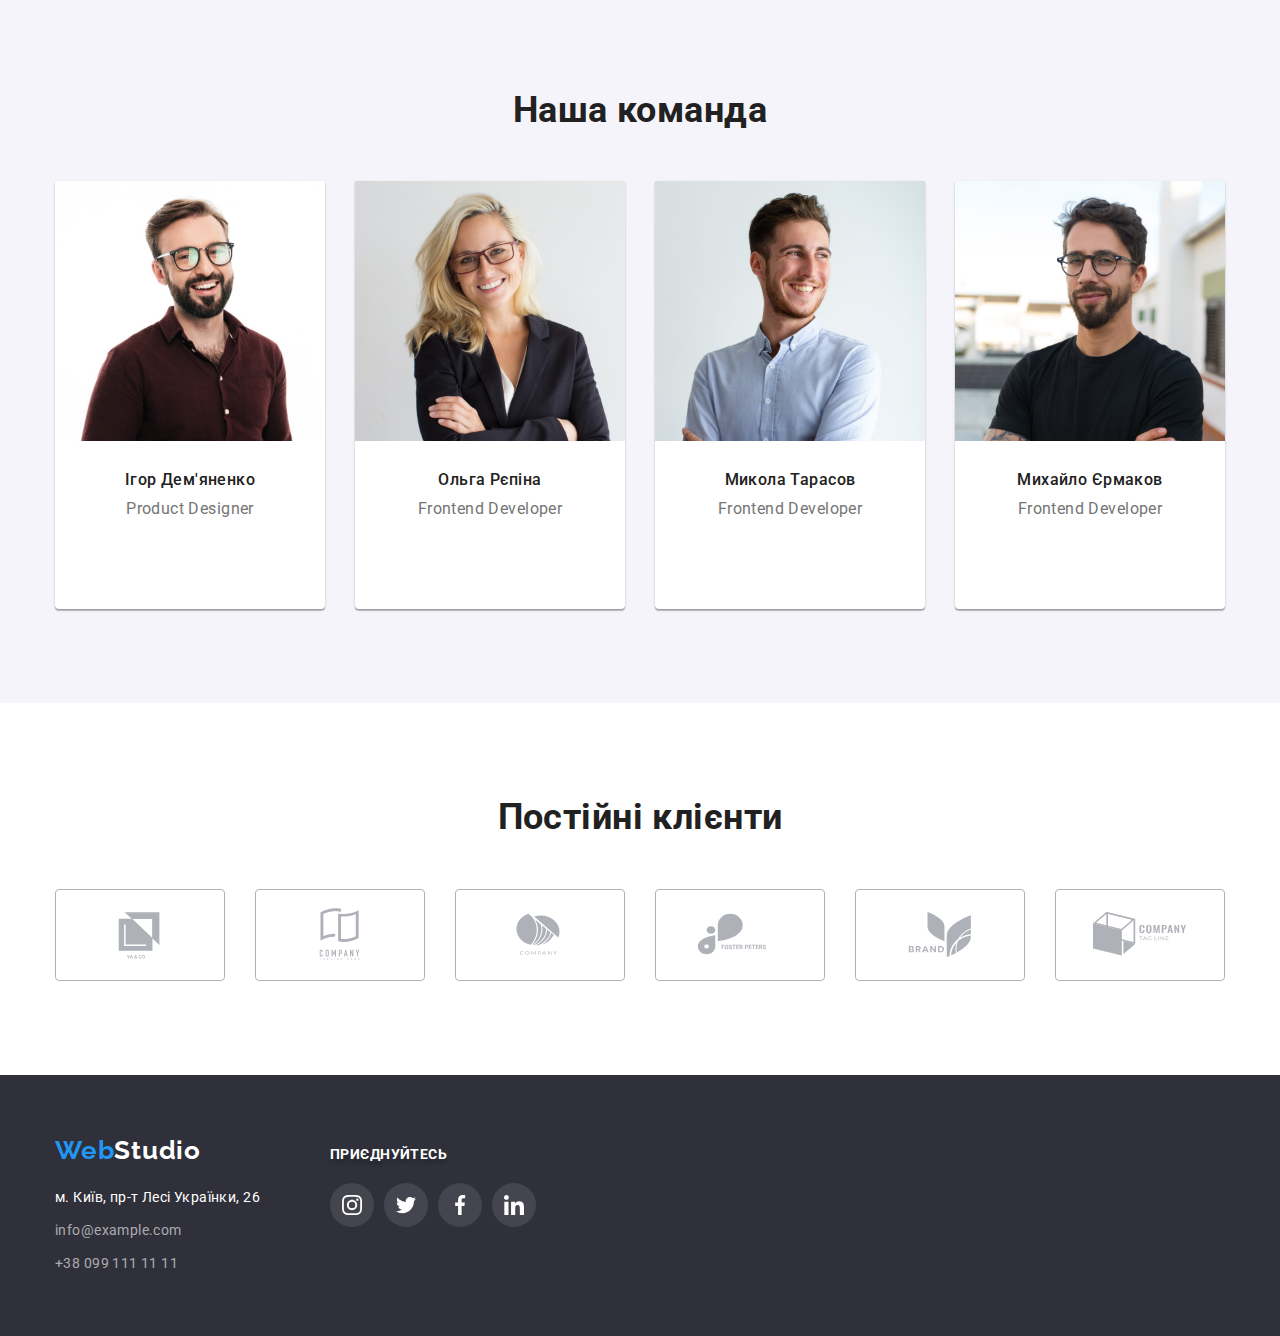
==== commit 63d309f5: "changes" ====
--- a/index.html
+++ b/index.html
@@ -484,14 +484,6 @@
             </li>
           </ul>
         </div>
-
-        <div class="sig-nup">
-          <p class="sign-up-text">Підпишіться на розсилку</p>
-          <form class="footer-form" name="sign-up-form" autocomplete="off">
-              <input type="email" name="email" placeholder="E-mail" required>
-              <button class="sign-up-button" type="submit">Підписатися</button>
-          </form>
-      </div>
       </div>
   </section>
   </footer>
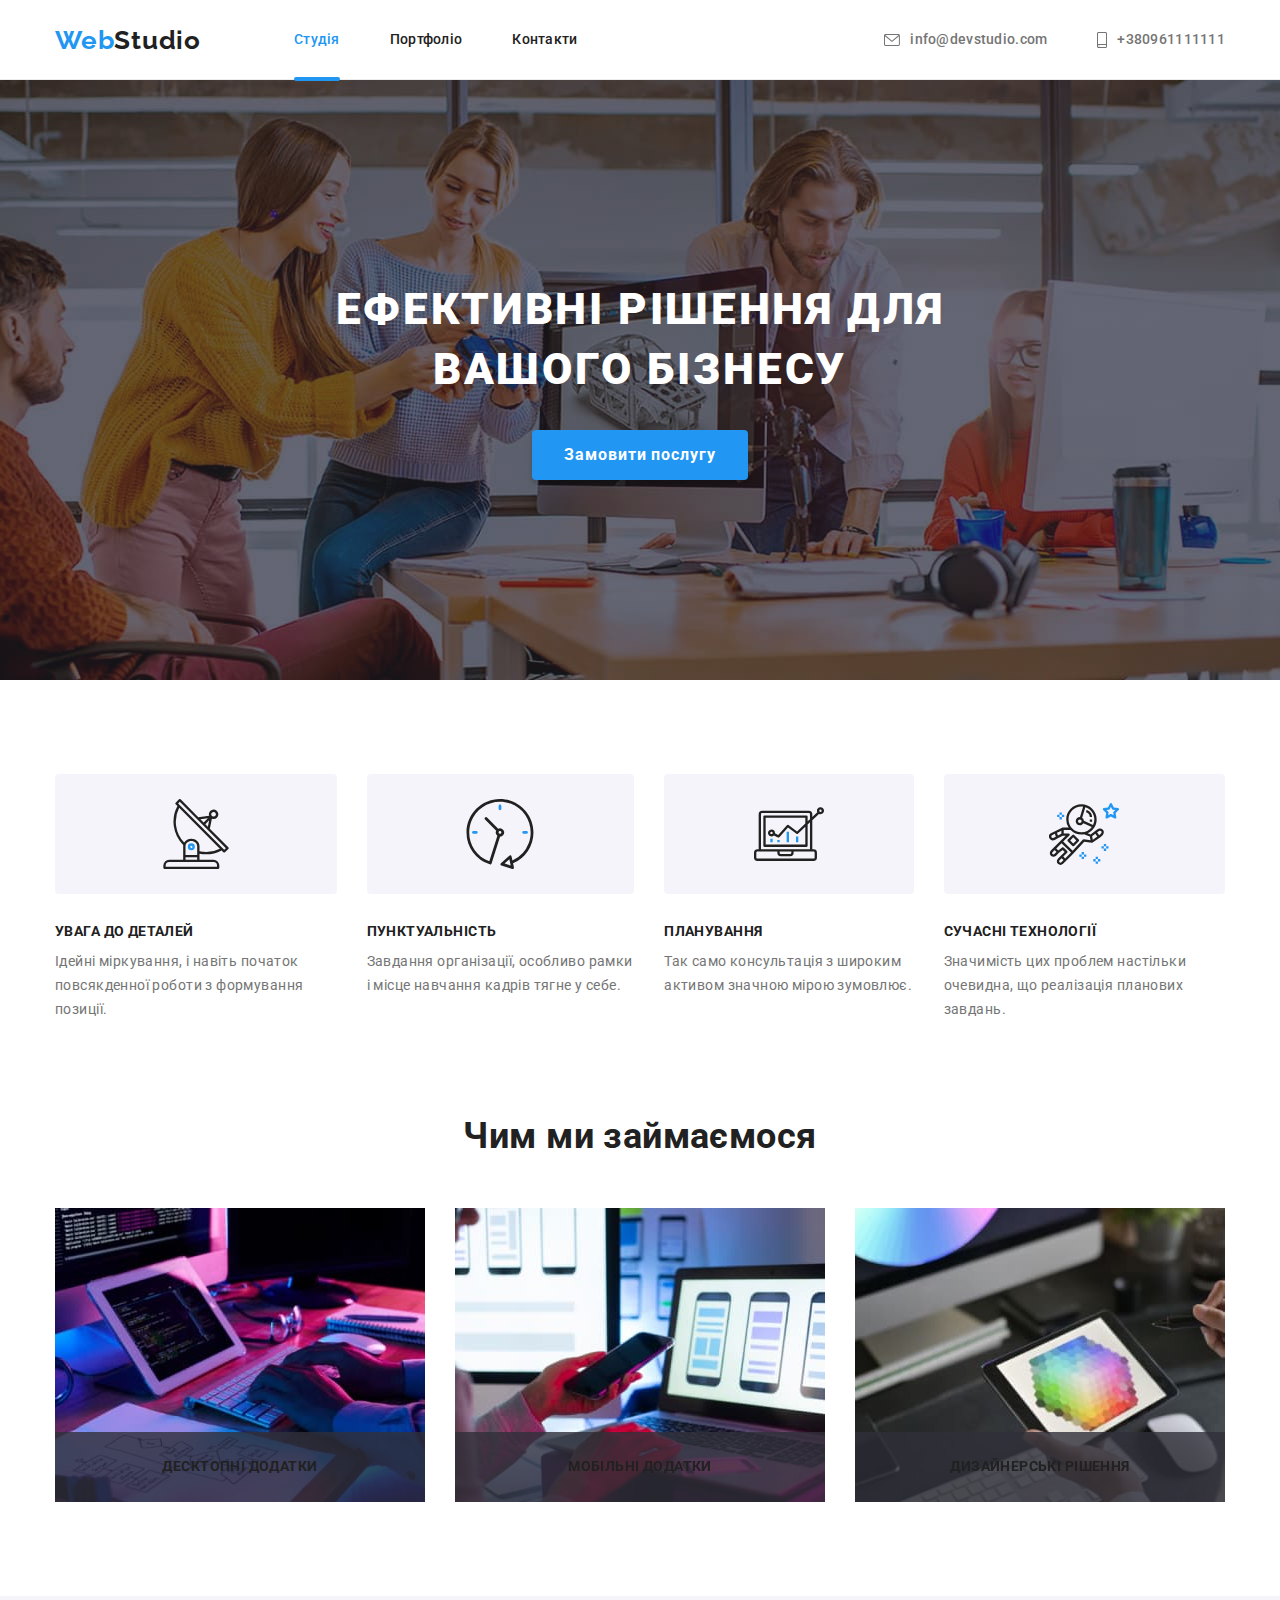
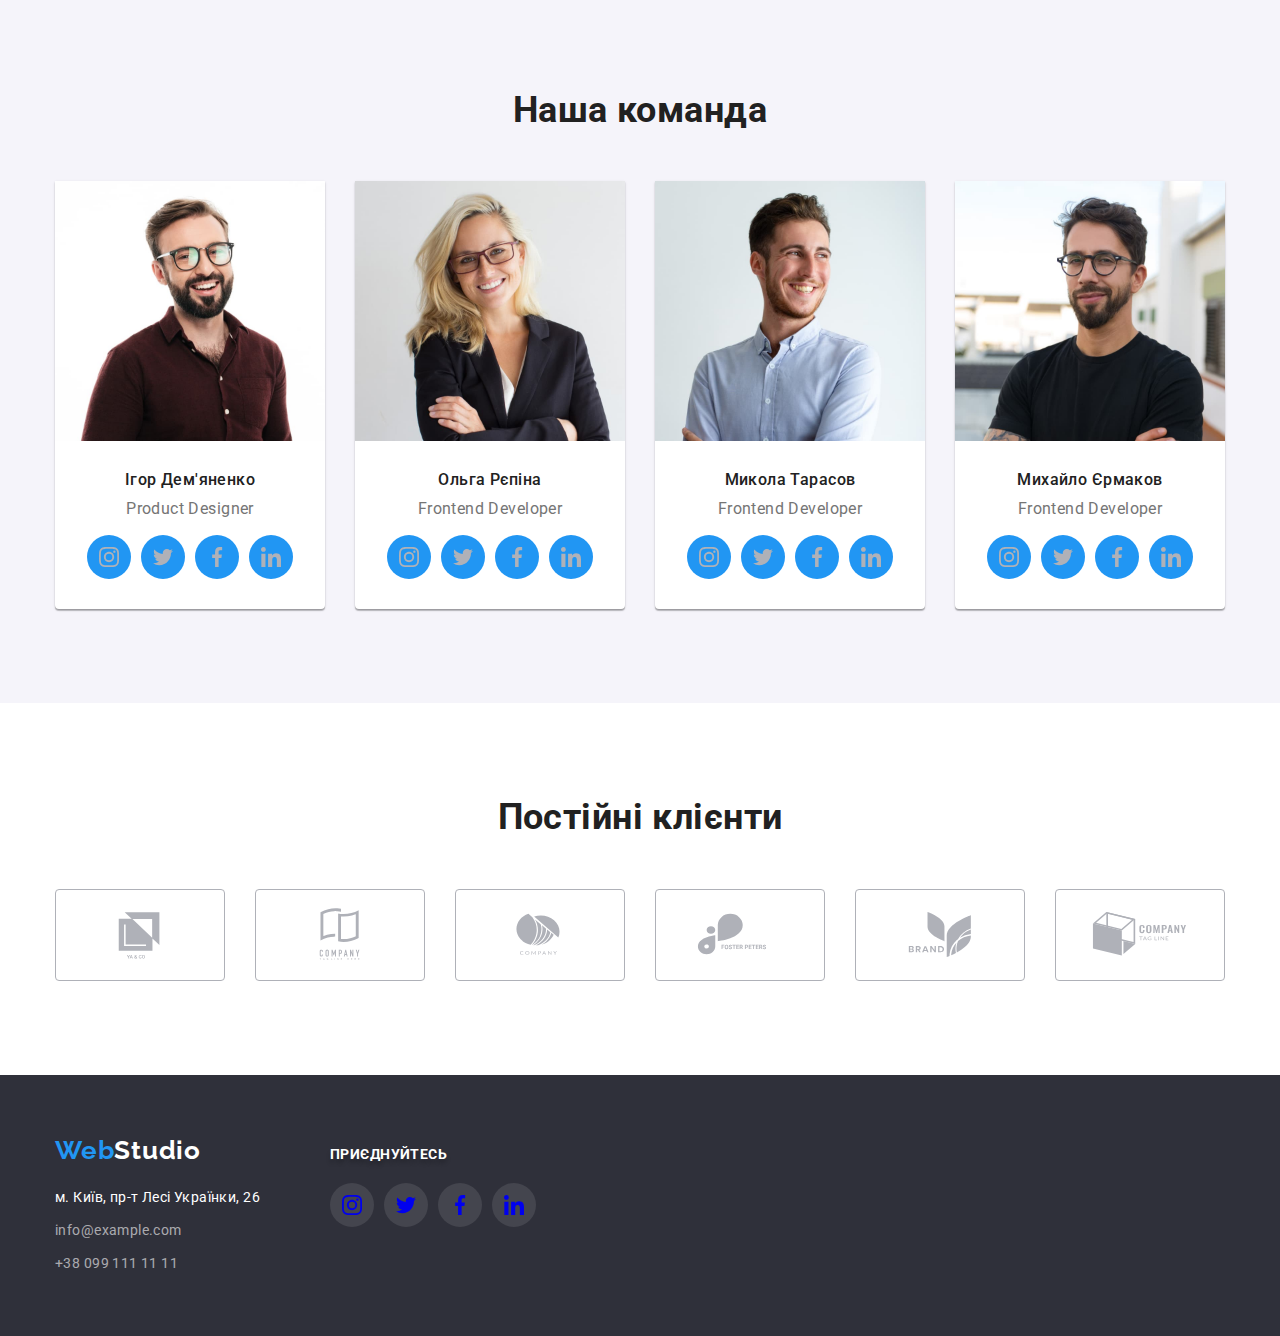
==== commit 2a302138: "123" ====
--- a/index.html
+++ b/index.html
@@ -447,36 +447,36 @@
           <p class="text-footer">ПРИЄДНУЙТЕСЬ</p>
           <ul class="socials-list-list list">
             <li class="socials-item">
-              <a class="socials-link link" href="https://Instagram.com" target="_blank"
+              <a class="socials-link-item link" href="https://Instagram.com" target="_blank"
                 rel="nofollow noopener noreferrer" aria-label="Instagram icon">
-                <svg class="socials-icon" width="20" height="20">
+                <svg class="socials-icon-footer" width="20" height="20">
                   <use href="./images/icons.svg#icon-instagram">
                   </use>
                 </svg>
               </a>
             </li>
             <li class="socials-item">
-              <a class="socials-link link" href="https://Twitter.com" target="_blank" rel="nofollow noopener noreferrer"
+              <a class="socials-link-item link" href="https://Twitter.com" target="_blank" rel="nofollow noopener noreferrer"
                 aria-label="Twitter icon">
-                <svg class="socials-icon" width="20" height="20">
+                <svg class="socials-icon-footer" width="20" height="20">
                   <use href="./images/icons.svg#icon-twitter">
                   </use>
                 </svg>
               </a>
             </li>
             <li class="socials-item">
-              <a class="socials-link link" href="https://Facebook.com" target="_blank"
+              <a class="socials-link-item link" href="https://Facebook.com" target="_blank"
                 rel="nofollow noopener noreferrer" aria-label="facebook icon">
-                <svg class="socials-icon" width="20" height="20">
+                <svg class="socials-icon-footer" width="20" height="20">
                   <use href="./images/icons.svg#icon-facebook">
                   </use>
                 </svg>
               </a>
             </li>
             <li class="socials-item">
-              <a class="socials-link link" href="https://Linkedin.com" target="_blank"
+              <a class="socials-link-item link" href="https://Linkedin.com" target="_blank"
                 rel="nofollow noopener noreferrer" aria-label="icon-linkedin">
-                <svg class="socials-icon" width="20" height="20">
+                <svg class="socials-icon-footer" width="20" height="20">
                   <use href="./images/icons.svg#icon-linkedin">
                   </use>
                 </svg>
--- a/css/styles.css
+++ b/css/styles.css
@@ -266,7 +266,7 @@
   height: 100%; 
   background-color: rgba(0, 0, 0, 0.2);
   opacity: 1;
-  transition: opacity 250ms var(--animation-timing-function), visibility 250ms var(--backround-color);
+  transition: opacity 250ms var(--animation-timing-function), visibility 250ms var(--animation-timing-function);
 }
 
 .backdrop.is-hidden {
@@ -365,8 +365,7 @@
   }
 }
 .icon-close-black {
-  fill: var(--backround-color);
-  transition: fill 250ms var(--animation-timing-function);
+ fill: currentColor;
 }
 
 /* --benefits-- */
@@ -463,7 +462,7 @@
   bottom: 0;
   width: 370px;
   height: 70px;
-  color: var(--backround-color);
+  color: var(--background-color);
   font-weight: 700;
   line-height: 1.14;
   text-transform: uppercase;
@@ -546,17 +545,18 @@
   width: 44px;
   height: 44px;
   color: var(--socials-icon-color);
-
+  background-color: var(--accent-color);
   border-radius: 50%;
 
-  transition-property: color, var(--accent-color) 250ms var(--animation-timing-function)
-}
-
-
-.socials-link:hover,
+  transition: color 250ms var(--accent-color), background-color 250ms var(--animation-timing-function);
+}
+
+
+
+.socials-link:hover
 .socials-link:focus {
-  background-color: var(--accent-color);
-  color: #ffffff;
+ background-color: var(--accent-color);
+ color:#ffffff;
 }
 .socials-icon {
   fill: currentColor;
@@ -673,23 +673,29 @@
 }
 
 .footer-item {
-  transition: backround-color 250ms var(--animation-timing-function)
-}
-
-
-.socials-link {
-  display: flex;
-  align-items: center;
-  justify-content: center;
+  transition: background-color 250ms var(--animation-timing-function);
+}
+
+
+.socials-link-item {
+  display: flex;
+  align-items: center;
+  justify-content: center;
+  width: 44px;
   height: 44px;
   border-radius: 50%;
   background: rgba(255, 255, 255, 0.1);
-  color: #ffffff;
-  transition: color 250ms var(--animation-timing-function);
-}
-
-
-.socials-icon {
+  
+  transition:  background-color 250ms var(--animation-timing-function), color 250ms var(--animation-timing-function);
+}
+
+.socials-link-item:hover,
+.socials-link-item:focus {
+ color: #2196f3;
+}
+
+
+.socials-icon-footer {
   fill: currentColor;
 }
 
@@ -774,8 +780,8 @@
 
 
 
-.examples-item-list:hover, 
-.examples-item-list:focus {
+.progect-nav:hover, 
+.progect-nav:focus {
   box-shadow: 0px 1px 1px rgba(0, 0, 0, 0.12), 0px 4px 4px rgba(0, 0, 0, 0.06),
     1px 4px 6px rgba(0, 0, 0, 0.16);
 }
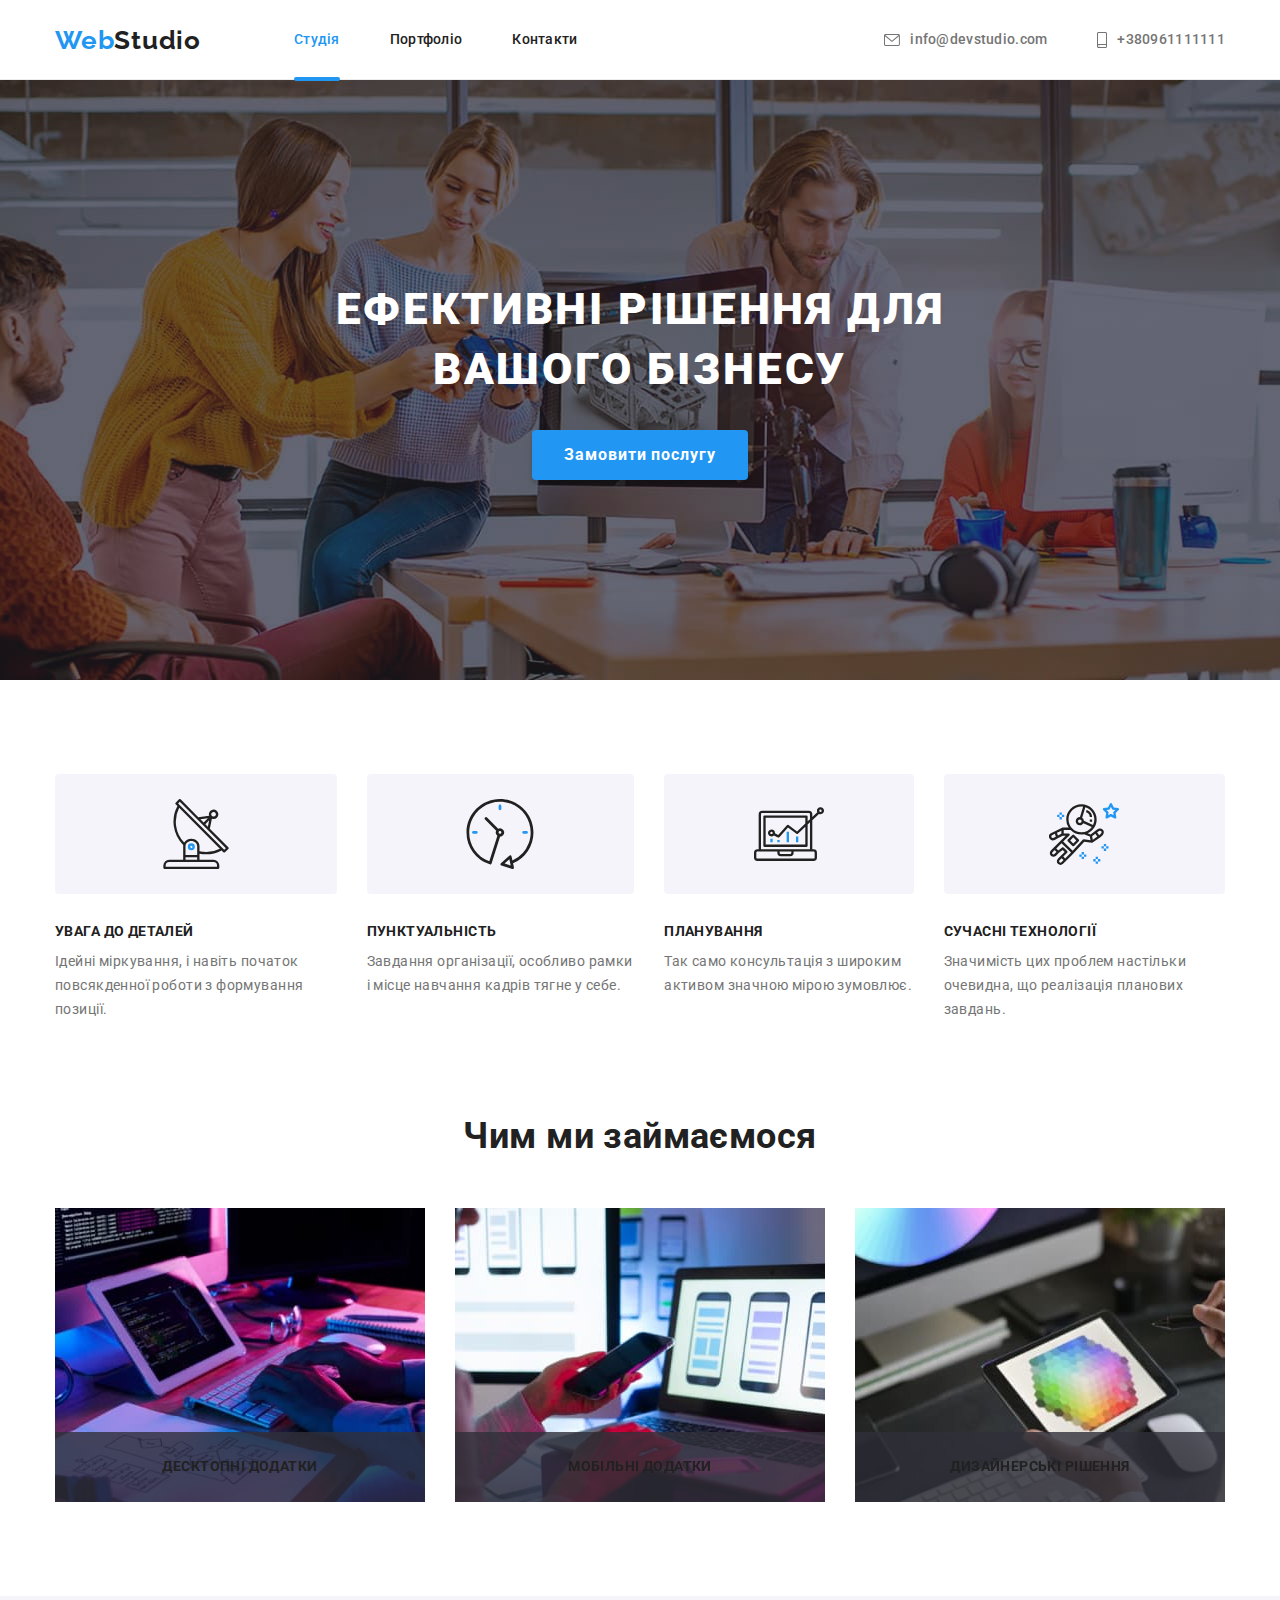
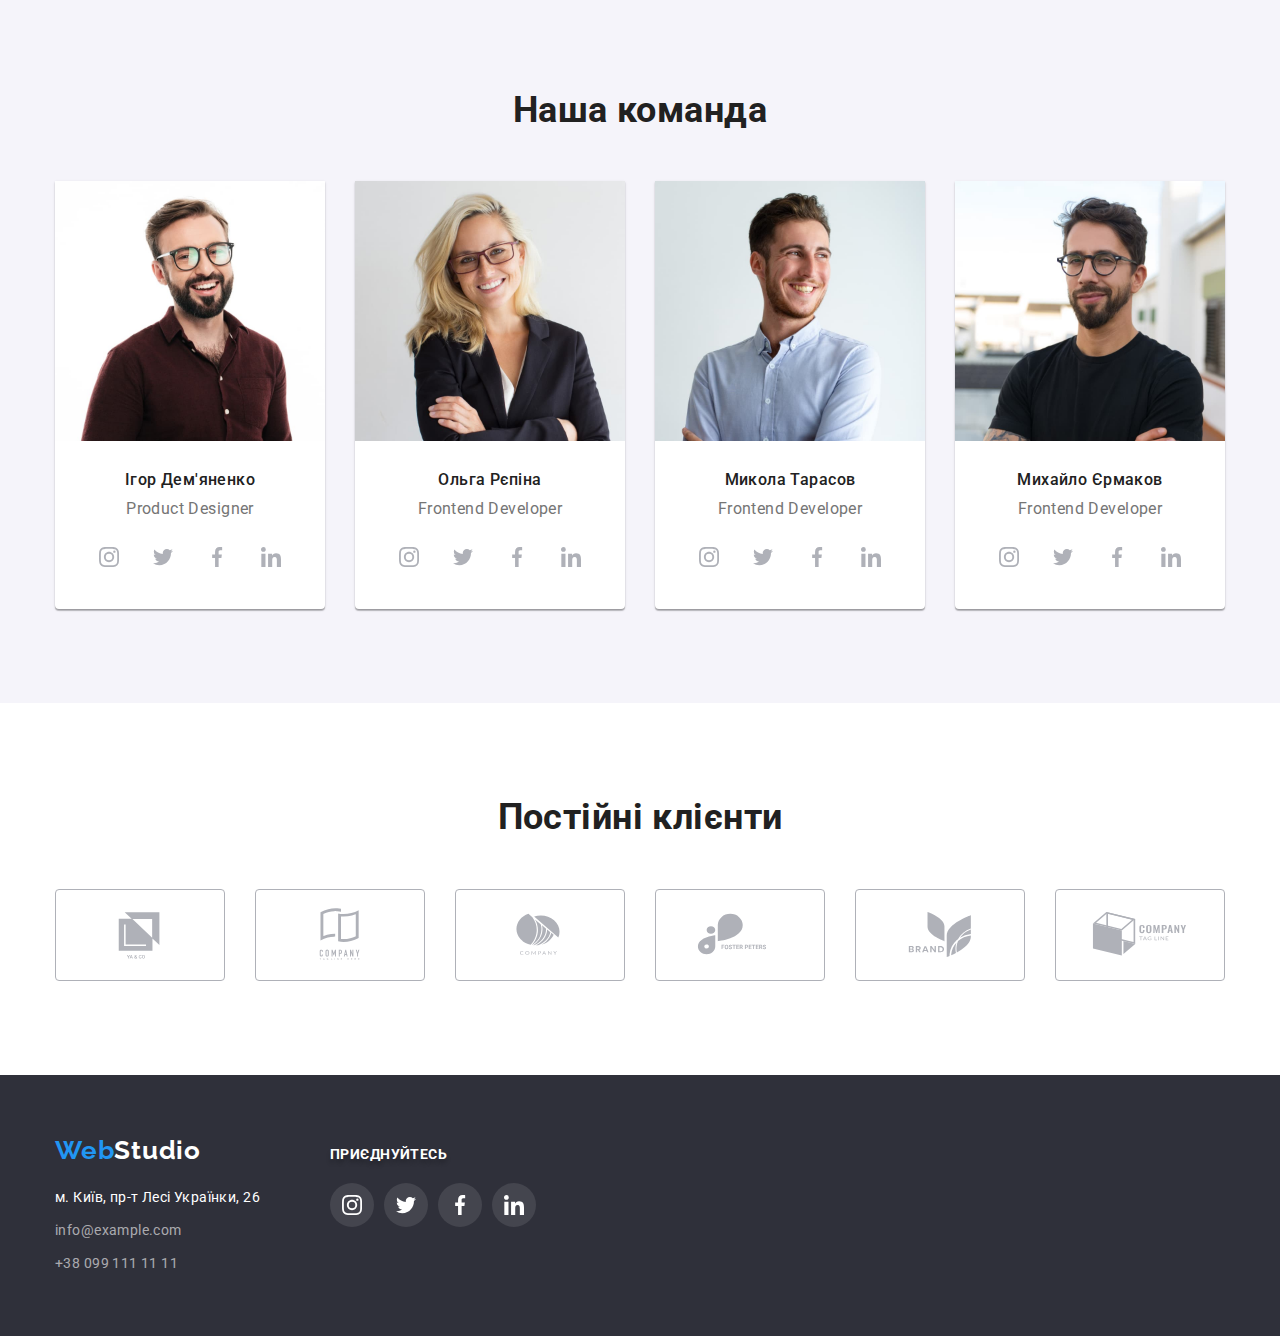
==== commit 5e786c70: "123" ====
--- a/index.html
+++ b/index.html
@@ -62,7 +62,7 @@
       <div class="container">
         <h1 class="hero-first-title">Ефективні рішення для вашого бізнесу</h1>
         <button type="button" class="hero-btn jumpin-button" data-modal-open>Замовити послугу</button>
-      <div>
+        <div>
     </section>
 
 
@@ -70,14 +70,14 @@
 
     <div class="backdrop is-hidden" data-modal>
       <div class="modal">
-          <button class="modal-button" type="button" data-modal-close>
-              <svg class="icon-close-black" width="18" height="18">
-                  <use href="./images/icons.svg#icon-close-black"></use>
-              </svg>
-          </button>
+        <button class="modal-button" type="button" data-modal-close>
+          <svg class="icon-close-black" width="18" height="18">
+            <use href="./images/icons.svg#icon-close-black"></use>
+          </svg>
+        </button>
       </div>
-  </div>
-
+    </div>
+    <!-- переваги -->
     <section class="section">
       <div class="container">
         <h2 class="visually-hidden">Переваги</h2>
@@ -418,6 +418,8 @@
 
 
   <!-- footer -->
+
+
   <section>
     <footer class="footer">
       <div class="footer-container container">
@@ -456,8 +458,8 @@
               </a>
             </li>
             <li class="socials-item">
-              <a class="socials-link-item link" href="https://Twitter.com" target="_blank" rel="nofollow noopener noreferrer"
-                aria-label="Twitter icon">
+              <a class="socials-link-item link" href="https://Twitter.com" target="_blank"
+                rel="nofollow noopener noreferrer" aria-label="Twitter icon">
                 <svg class="socials-icon-footer" width="20" height="20">
                   <use href="./images/icons.svg#icon-twitter">
                   </use>
--- a/css/styles.css
+++ b/css/styles.css
@@ -161,7 +161,6 @@
   transition: color 250ms var(--animation-timing-function);
 }
 
-
 .icon-mail {
   fill: currentColor;
   margin-right: 10px;
@@ -195,7 +194,6 @@
   background-color: var(--accent-color);
 }
 
-
 /*------ main------- */
 
 .hero-section {
@@ -243,9 +241,8 @@
   display: block;
   margin: 0 auto;
 
-  transition: background-color 250ms var(--animation-timing-function)
-}
-
+  transition: background-color 250ms var(--animation-timing-function);
+}
 
 .hero-btn:hover,
 .hero-btn:focus {
@@ -254,8 +251,6 @@
   border-radius: 4px;
 }
 
-
-
 /* --modal-- */
 
 .backdrop {
@@ -263,10 +258,11 @@
   top: 0;
   left: 0;
   width: 100%;
-  height: 100%; 
+  height: 100%;
   background-color: rgba(0, 0, 0, 0.2);
   opacity: 1;
-  transition: opacity 250ms var(--animation-timing-function), visibility 250ms var(--animation-timing-function);
+  transition: opacity 250ms var(--animation-timing-function),
+    visibility 250ms var(--animation-timing-function);
 }
 
 .backdrop.is-hidden {
@@ -294,8 +290,8 @@
   box-shadow: 0px 1px 3px rgba(0, 0, 0, 0.12), 0px 1px 1px rgba(0, 0, 0, 0.14),
     0px 2px 1px rgba(0, 0, 0, 0.2);
 
-  transition: transform 250ms var(--animation-timing-function) opacity 250ms var(--animation-timing-function) visibility 250ms var(--animation-timing-function);
-
+  transition: transform 250ms var(--animation-timing-function) opacity 250ms
+    var(--animation-timing-function) visibility 250ms var(--animation-timing-function);
 }
 
 .modal-button {
@@ -319,53 +315,52 @@
 
 .icon-close-black:hover,
 .icon-close-black:focus {
-fill: var(--accent-color);
-}
-
+  color: var(--accent-color);
+}
 
 .jumpin-button {
   animation: jumpin-button 0.9s both;
 }
 @keyframes jumpin-button {
   0% {
-      transform: translateY(-45px);
-      animation-timing-function: ease-in;
-      opacity: 1;
+    transform: translateY(-45px);
+    animation-timing-function: ease-in;
+    opacity: 1;
   }
   24% {
-      opacity: 1;
+    opacity: 1;
   }
   40% {
-      transform: translateY(-24px);
-      animation-timing-function: ease-in;
+    transform: translateY(-24px);
+    animation-timing-function: ease-in;
   }
   65% {
-      transform: translateY(-12px);
-      animation-timing-function: ease-in;
+    transform: translateY(-12px);
+    animation-timing-function: ease-in;
   }
   82% {
-      transform: translateY(-6px);
-      animation-timing-function: ease-in;
+    transform: translateY(-6px);
+    animation-timing-function: ease-in;
   }
   93% {
-      transform: translateY(-4px);
-      animation-timing-function: ease-in;
+    transform: translateY(-4px);
+    animation-timing-function: ease-in;
   }
   25%,
   55%,
   75%,
   87% {
-      transform: translateY(0px);
-      animation-timing-function: ease-out;
+    transform: translateY(0px);
+    animation-timing-function: ease-out;
   }
   100% {
-      transform: translateY(0px);
-      animation-timing-function: ease-out;
-      opacity: 1;
+    transform: translateY(0px);
+    animation-timing-function: ease-out;
+    opacity: 1;
   }
 }
 .icon-close-black {
- fill: currentColor;
+  fill: currentColor;
 }
 
 /* --benefits-- */
@@ -409,7 +404,7 @@
 
 /* .hero-item:not(:last-child) {
   margin-right: 30px;
-/* } */ 
+/* } */
 
 .benefits-title {
   font-weight: 700;
@@ -427,7 +422,7 @@
 
 /* --galery-- */
 
-.team { 
+.team {
   padding-top: 0;
 }
 
@@ -469,7 +464,6 @@
   background: rgba(47, 48, 58, 0.8);
 }
 
-
 /* --team-- */
 
 .socials-list {
@@ -495,7 +489,8 @@
 }
 
 .about-item {
-  box-shadow: 0px 1px 3px rgb(0 0 0 / 12%), 0px 1px 1px rgb(0 0 0 / 14%), 0px 2px 1px rgb(0 0 0 / 20%);
+  box-shadow: 0px 1px 3px rgb(0 0 0 / 12%), 0px 1px 1px rgb(0 0 0 / 14%),
+    0px 2px 1px rgb(0 0 0 / 20%);
   border-radius: 0px 0px 4px 4px;
   background-color: var(--backround-color);
 }
@@ -537,6 +532,7 @@
   text-align: center;
   margin-bottom: 16px;
 }
+
 .socials-link {
   display: flex;
   align-items: center;
@@ -545,18 +541,16 @@
   width: 44px;
   height: 44px;
   color: var(--socials-icon-color);
+  border-radius: 50%;
+
+  transition: color 250ms var(--animation-timing-function),
+    background-color 250ms var(--accent-color);
+}
+
+.socials-link:hover,
+.socials-link:focus {
   background-color: var(--accent-color);
-  border-radius: 50%;
-
-  transition: color 250ms var(--accent-color), background-color 250ms var(--animation-timing-function);
-}
-
-
-
-.socials-link:hover
-.socials-link:focus {
- background-color: var(--accent-color);
- color:#ffffff;
+  color: #ffffff;
 }
 .socials-icon {
   fill: currentColor;
@@ -676,7 +670,6 @@
   transition: background-color 250ms var(--animation-timing-function);
 }
 
-
 .socials-link-item {
   display: flex;
   align-items: center;
@@ -685,15 +678,15 @@
   height: 44px;
   border-radius: 50%;
   background: rgba(255, 255, 255, 0.1);
-  
-  transition:  background-color 250ms var(--animation-timing-function), color 250ms var(--animation-timing-function);
+  color: #ffffff;
+  transition: color 250ms;
 }
 
 .socials-link-item:hover,
 .socials-link-item:focus {
- color: #2196f3;
-}
-
+  background-color: #2196f3;
+  color: #ffffff;
+}
 
 .socials-icon-footer {
   fill: currentColor;
@@ -734,8 +727,8 @@
 }
 .product-overlay {
   position: absolute;
-  
-  background : rgba(33, 150, 243, 0.9);
+
+  background: rgba(33, 150, 243, 0.9);
   bottom: 0;
   left: 0;
   width: 100%;
@@ -743,7 +736,6 @@
   padding: 63px 24px;
   z-index: 10;
 
-
   transform: translateY(101%);
   transition: transform 250ms var(--animation-timing-function);
 }
@@ -759,15 +751,14 @@
 }
 
 .product-actions {
-position: absolute;
-padding: 63px 24px;
-font-weight: 400;
-font-size: 18px;
-line-height: 1.55;
-letter-spacing: 0.03em;
-color: var(--backround-color);
-}
-
+  position: absolute;
+  padding: 63px 24px;
+  font-weight: 400;
+  font-size: 18px;
+  line-height: 1.55;
+  letter-spacing: 0.03em;
+  color: var(--backround-color);
+}
 
 /* --main-- */
 
@@ -778,9 +769,7 @@
   gap: 8px;
 }
 
-
-
-.progect-nav:hover, 
+.progect-nav:hover,
 .progect-nav:focus {
   box-shadow: 0px 1px 1px rgba(0, 0, 0, 0.12), 0px 4px 4px rgba(0, 0, 0, 0.06),
     1px 4px 6px rgba(0, 0, 0, 0.16);
@@ -883,5 +872,3 @@
   letter-spacing: 0.03em;
   color: var(--footer-text-color);
 }
-
-
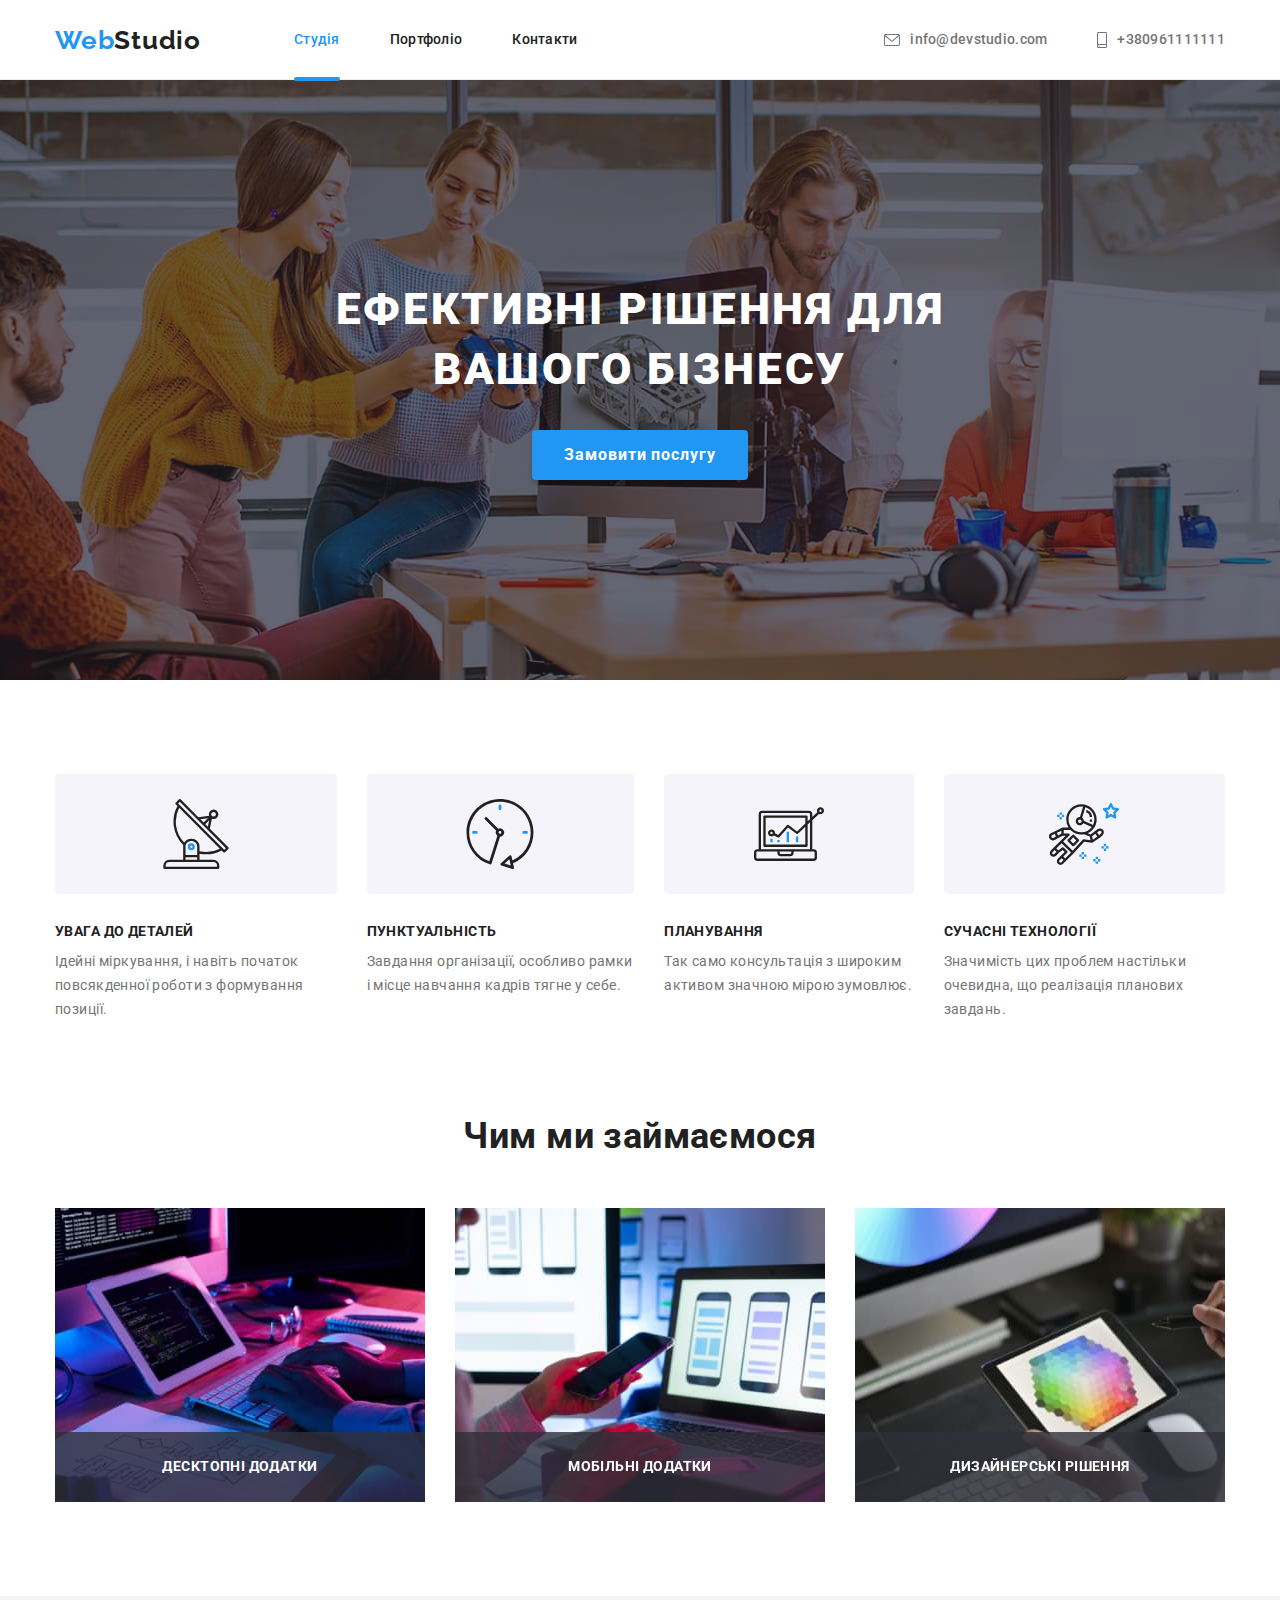
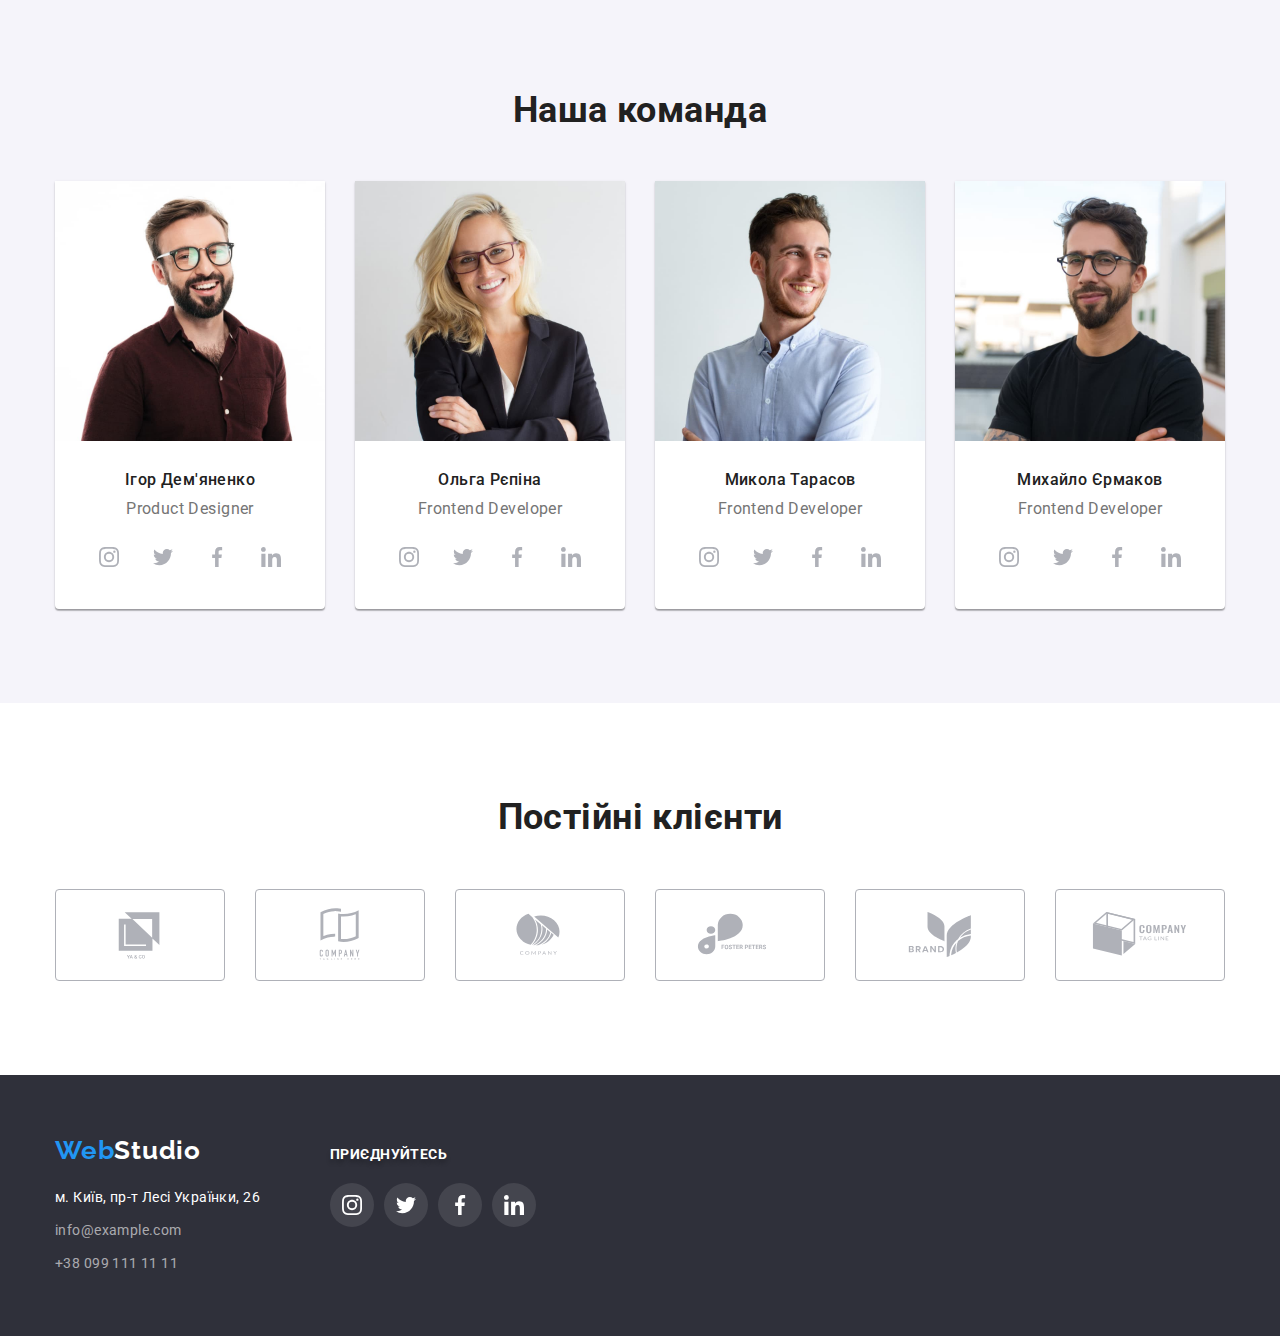
==== commit fdef9318: "commit" ====
--- a/index.html
+++ b/index.html
@@ -77,6 +77,7 @@
         </button>
       </div>
     </div>
+    
     <!-- переваги -->
     <section class="section">
       <div class="container">
--- a/css/styles.css
+++ b/css/styles.css
@@ -457,7 +457,7 @@
   bottom: 0;
   width: 370px;
   height: 70px;
-  color: var(--background-color);
+  color: var(--backround-color);
   font-weight: 700;
   line-height: 1.14;
   text-transform: uppercase;
@@ -544,7 +544,7 @@
   border-radius: 50%;
 
   transition: color 250ms var(--animation-timing-function),
-    background-color 250ms var(--accent-color);
+    background-color 250ms var(--animation-timing-function);
 }
 
 .socials-link:hover,
@@ -652,6 +652,7 @@
   font-size: 14px;
   line-height: 1.71;
   color: var(--footer-text-color);
+  transition: color 250ms var(--animation-timing-function);
 }
 
 .text-footer {
@@ -664,10 +665,6 @@
 .text-footer {
   color: var(--backround-color);
   text-shadow: 0px 4px 4px rgba(0, 0, 0, 0.25);
-}
-
-.footer-item {
-  transition: background-color 250ms var(--animation-timing-function);
 }
 
 .socials-link-item {
@@ -679,7 +676,7 @@
   border-radius: 50%;
   background: rgba(255, 255, 255, 0.1);
   color: #ffffff;
-  transition: color 250ms;
+  transition: background-color 250ms var(--animation-timing-function);
 }
 
 .socials-link-item:hover,
@@ -729,7 +726,7 @@
   position: absolute;
 
   background: rgba(33, 150, 243, 0.9);
-  bottom: 0;
+  top: 0;
   left: 0;
   width: 100%;
   height: 100%;
@@ -860,6 +857,7 @@
   line-height: 1.71;
   letter-spacing: 0.03em;
   color: #ffffff;
+  transition: color 250ms var(--animation-timing-function);
 }
 
 .footer-link,
@@ -871,4 +869,5 @@
   line-height: 1.71;
   letter-spacing: 0.03em;
   color: var(--footer-text-color);
-}
+  transition: color 250ms var(--animation-timing-function);
+}
